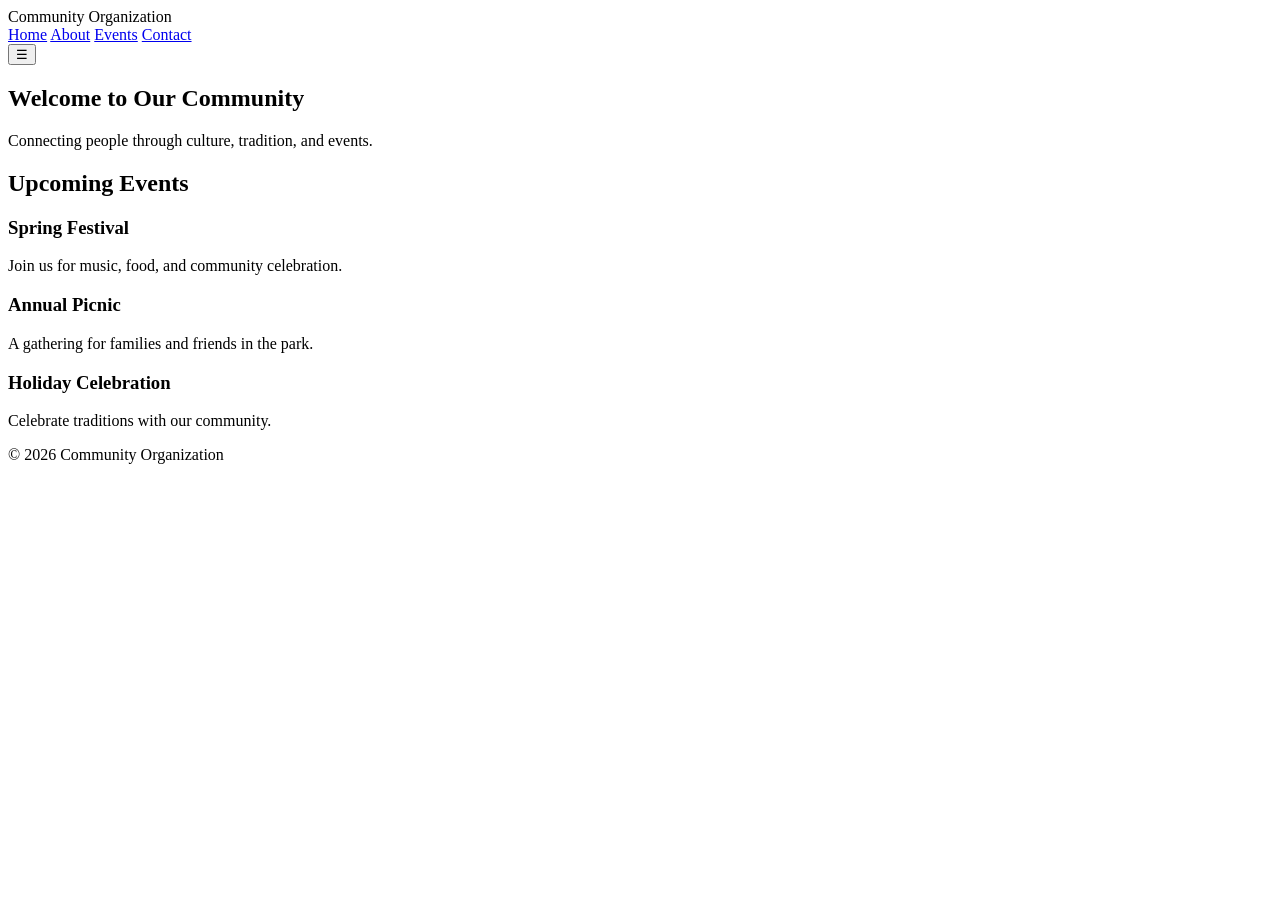
==== index.html @ 56814e64 "Create index.html" ====
<!DOCTYPE html>
<html>
<head>

<meta charset="UTF-8">
<meta name="viewport" content="width=device-width, initial-scale=1.0">

<title>Community Organization</title>

<link rel="stylesheet" href="css/style.css">

</head>

<body>

<header>

<div class="container">

<div class="logo">
Community Organization
</div>

<nav id="navMenu">

<a href="index.html">Home</a>
<a href="about.html">About</a>
<a href="events.html">Events</a>
<a href="contact.html">Contact</a>

</nav>

<button id="menuButton">☰</button>

</div>

</header>

<section class="hero">

<div class="container">

<h1>Welcome to Our Community</h1>

<p>
Connecting people through culture, tradition, and events.
</p>

</div>

</section>

<section class="content">

<div class="container">

<h2>Upcoming Events</h2>

<div class="card-grid">

<div class="card">
<h3>Spring Festival</h3>
<p>Join us for music, food, and community celebration.</p>
</div>

<div class="card">
<h3>Annual Picnic</h3>
<p>A gathering for families and friends in the park.</p>
</div>

<div class="card">
<h3>Holiday Celebration</h3>
<p>Celebrate traditions with our community.</p>
</div>

</div>

</div>

</section>

<footer>

<div class="container">

<p>© 2026 Community Organization</p>

</div>

</footer>

<script src="js/script.js"></script>

</body>
</html>
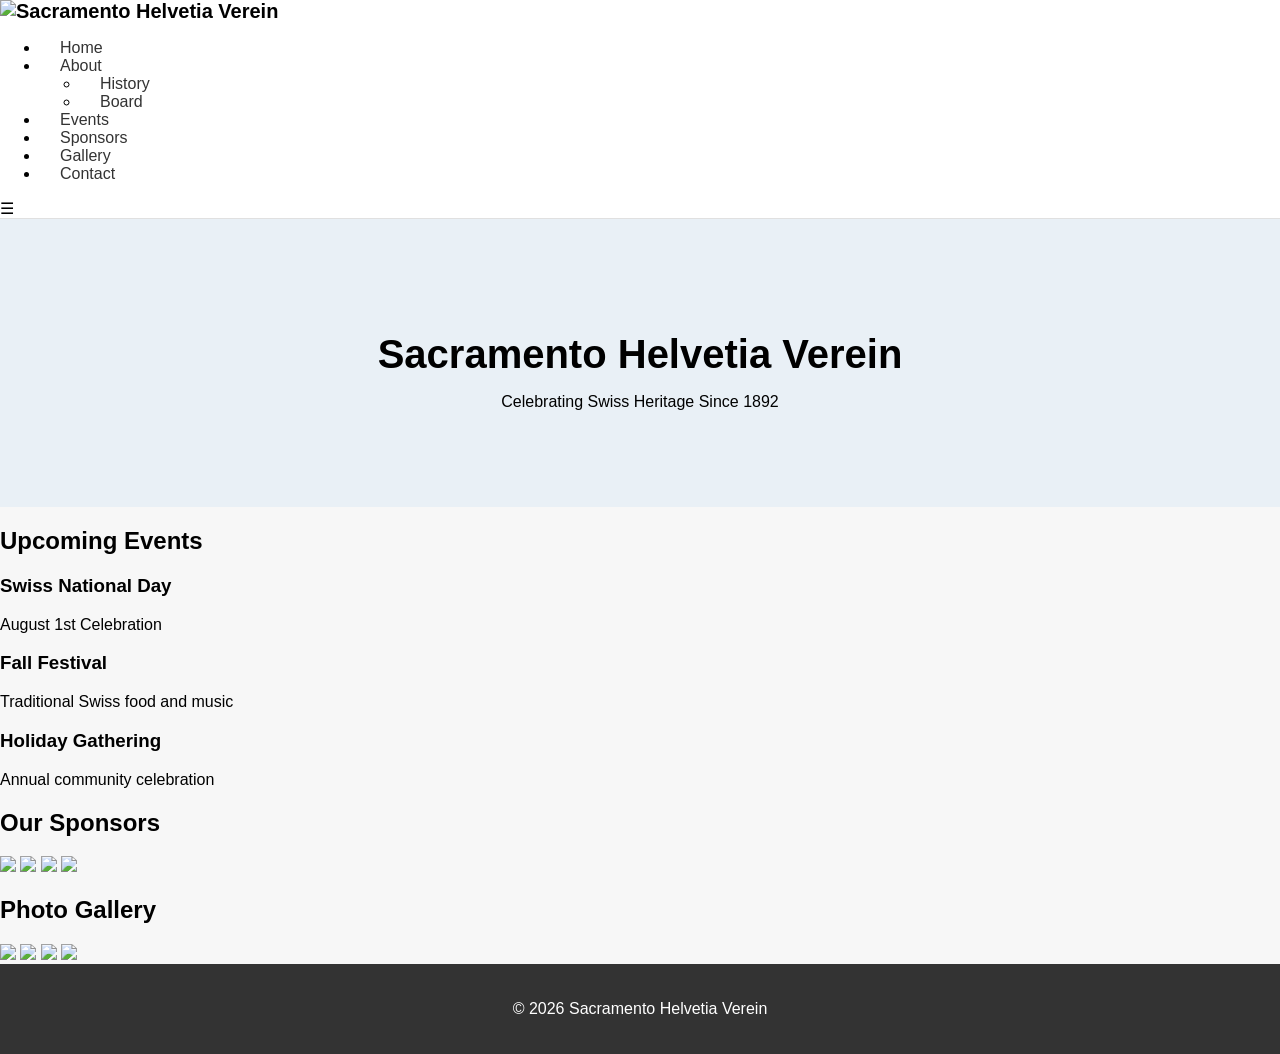
==== commit 77368bee: "Update index.html" ====
--- a/index.html
+++ b/index.html
@@ -1,13 +1,14 @@
 <!DOCTYPE html>
-<html>
+<html lang="en">
+
 <head>
 
 <meta charset="UTF-8">
 <meta name="viewport" content="width=device-width, initial-scale=1.0">
 
-<title>Community Organization</title>
+<title>Sacramento Helvetia Verein</title>
 
-<link rel="stylesheet" href="css/style.css">
+<link rel="stylesheet" href="style.css">
 
 </head>
 
@@ -15,63 +16,92 @@
 
 <header>
 
-<div class="container">
+<div class="nav-container">
 
 <div class="logo">
-Community Organization
+
+<img src="logo.png" alt="Sacramento Helvetia Verein">
+
 </div>
 
-<nav id="navMenu">
+<nav id="nav">
 
-<a href="index.html">Home</a>
-<a href="about.html">About</a>
-<a href="events.html">Events</a>
-<a href="contact.html">Contact</a>
+<ul>
+
+<li><a href="#">Home</a></li>
+
+<li class="dropdown">
+
+<a href="#">About</a>
+
+<ul class="dropdown-menu">
+<li><a href="#">History</a></li>
+<li><a href="#">Board</a></li>
+</ul>
+
+</li>
+
+<li><a href="#">Events</a></li>
+
+<li><a href="#">Sponsors</a></li>
+
+<li><a href="#">Gallery</a></li>
+
+<li><a href="#">Contact</a></li>
+
+</ul>
 
 </nav>
 
-<button id="menuButton">☰</button>
+<div class="mobile-toggle" id="mobileToggle">
+☰
+</div>
 
 </div>
 
 </header>
 
+
 <section class="hero">
 
-<div class="container">
+<div class="hero-overlay">
 
-<h1>Welcome to Our Community</h1>
+<h1>Sacramento Helvetia Verein</h1>
 
-<p>
-Connecting people through culture, tradition, and events.
-</p>
+<p>Celebrating Swiss Heritage Since 1892</p>
 
 </div>
 
 </section>
 
-<section class="content">
 
-<div class="container">
+<section class="events">
 
 <h2>Upcoming Events</h2>
 
-<div class="card-grid">
+<div class="event-grid">
 
-<div class="card">
-<h3>Spring Festival</h3>
-<p>Join us for music, food, and community celebration.</p>
+<div class="event-card">
+
+<h3>Swiss National Day</h3>
+
+<p>August 1st Celebration</p>
+
 </div>
 
-<div class="card">
-<h3>Annual Picnic</h3>
-<p>A gathering for families and friends in the park.</p>
+<div class="event-card">
+
+<h3>Fall Festival</h3>
+
+<p>Traditional Swiss food and music</p>
+
 </div>
 
-<div class="card">
-<h3>Holiday Celebration</h3>
-<p>Celebrate traditions with our community.</p>
-</div>
+<div class="event-card">
+
+<h3>Holiday Gathering</h3>
+
+<p>Annual community celebration</p>
 
 </div>
 
@@ -79,17 +109,47 @@
 
 </section>
 
-<footer>
 
-<div class="container">
+<section class="sponsors">
 
-<p>© 2026 Community Organization</p>
+<h2>Our Sponsors</h2>
+
+<div class="sponsor-grid">
+
+<img src="sponsor1.png">
+<img src="sponsor2.png">
+<img src="sponsor3.png">
+<img src="sponsor4.png">
 
 </div>
 
+</section>
+
+
+<section class="gallery">
+
+<h2>Photo Gallery</h2>
+
+<div class="gallery-grid">
+
+<img src="gallery1.jpg">
+<img src="gallery2.jpg">
+<img src="gallery3.jpg">
+<img src="gallery4.jpg">
+
+</div>
+
+</section>
+
+
+<footer>
+
+<p>© 2026 Sacramento Helvetia Verein</p>
+
 </footer>
 
-<script src="js/script.js"></script>
+<script src="script.js"></script>
 
 </body>
+
 </html>
--- a/style.css
+++ b/style.css
@@ -0,0 +1,125 @@
+body {
+
+font-family: Arial, sans-serif;
+margin: 0;
+background: #f7f7f7;
+
+}
+
+.container {
+
+width: 90%;
+max-width: 1100px;
+margin: auto;
+
+}
+
+header {
+
+background: white;
+border-bottom: 1px solid #e0e0e0;
+
+}
+
+header .container {
+
+display: flex;
+justify-content: space-between;
+align-items: center;
+padding: 16px 0;
+
+}
+
+.logo {
+
+font-size: 20px;
+font-weight: bold;
+
+}
+
+nav a {
+
+margin-left: 20px;
+text-decoration: none;
+color: #333;
+
+}
+
+.hero {
+
+background: #e9f0f6;
+padding: 80px 0;
+text-align: center;
+
+}
+
+.hero h1 {
+
+font-size: 40px;
+margin-bottom: 10px;
+
+}
+
+.content {
+
+padding: 60px 0;
+
+}
+
+.card-grid {
+
+display: grid;
+grid-template-columns: repeat(auto-fit, minmax(250px, 1fr));
+gap: 20px;
+
+}
+
+.card {
+
+background: white;
+padding: 20px;
+border-radius: 6px;
+box-shadow: 0 2px 6px rgba(0,0,0,0.1);
+
+}
+
+footer {
+
+background: #333;
+color: white;
+text-align: center;
+padding: 20px 0;
+
+}
+
+#menuButton {
+
+display: none;
+background: none;
+border: none;
+font-size: 24px;
+
+}
+
+@media (max-width: 768px) {
+
+nav {
+
+display: none;
+flex-direction: column;
+
+}
+
+nav.active {
+
+display: flex;
+
+}
+
+#menuButton {
+
+display: block;
+
+}
+
+}
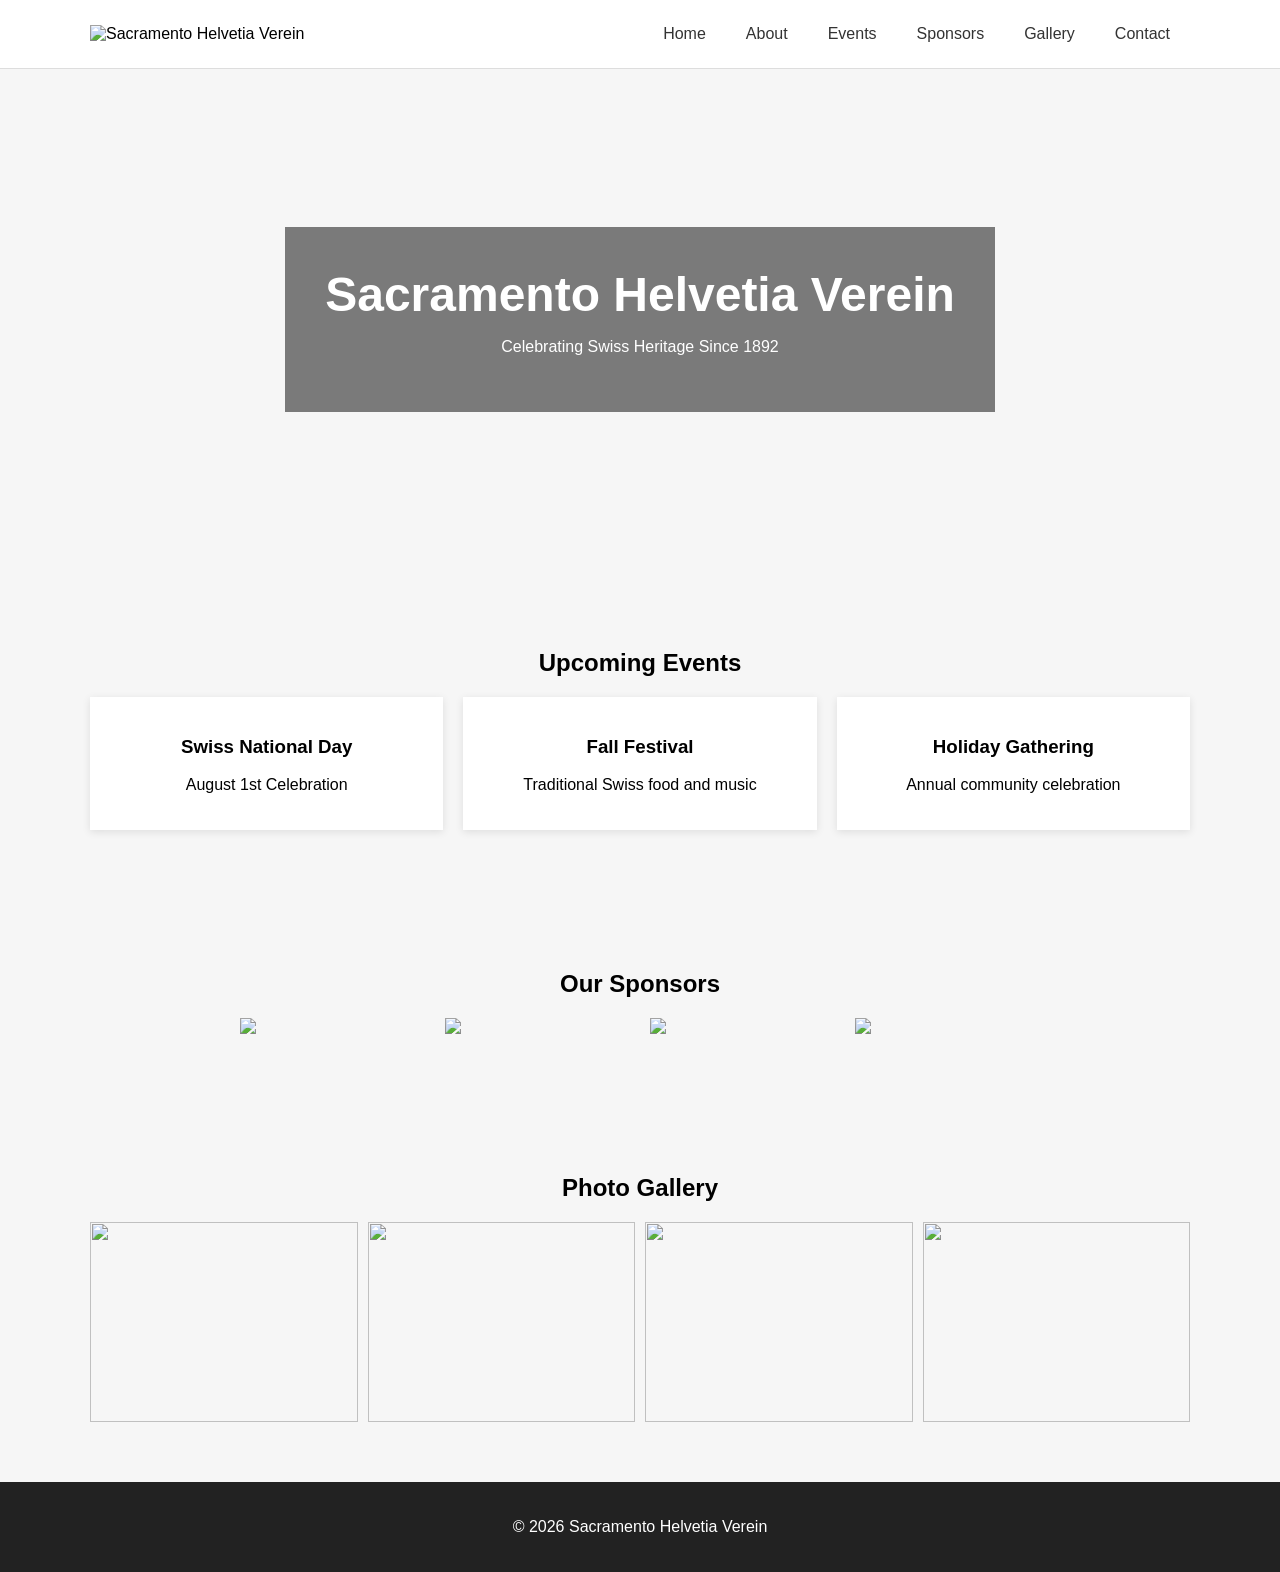
==== commit 3e56fc4c: "Update index.html" ====
--- a/index.html
+++ b/index.html
@@ -25,32 +25,22 @@
 </div>
 
 <nav id="nav">
+  <ul>
+    <li><a href="index.html">Home</a></li>
 
-<ul>
+    <li class="dropdown">
+      <a href="about.html">About</a>
+      <ul class="dropdown-menu">
+        <li><a href="about.html#history">History</a></li>
+        <li><a href="about.html#board">Board</a></li>
+      </ul>
+    </li>
 
-<li><a href="#">Home</a></li>
-
-<li class="dropdown">
-
-<a href="#">About</a>
-
-<ul class="dropdown-menu">
-<li><a href="#">History</a></li>
-<li><a href="#">Board</a></li>
-</ul>
-
-</li>
-
-<li><a href="#">Events</a></li>
-
-<li><a href="#">Sponsors</a></li>
-
-<li><a href="#">Gallery</a></li>
-
-<li><a href="#">Contact</a></li>
-
-</ul>
-
+    <li><a href="events.html">Events</a></li>
+    <li><a href="sponsors.html">Sponsors</a></li>
+    <li><a href="gallery.html">Gallery</a></li>
+    <li><a href="contact.html">Contact</a></li>
+  </ul>
 </nav>
 
 <div class="mobile-toggle" id="mobileToggle">
--- a/style.css
+++ b/style.css
@@ -1,125 +1,248 @@
 body {
 
-font-family: Arial, sans-serif;
-margin: 0;
-background: #f7f7f7;
-
-}
-
-.container {
-
-width: 90%;
-max-width: 1100px;
-margin: auto;
-
-}
-
-header {
-
-background: white;
-border-bottom: 1px solid #e0e0e0;
-
-}
-
-header .container {
-
-display: flex;
-justify-content: space-between;
-align-items: center;
-padding: 16px 0;
-
-}
-
-.logo {
-
-font-size: 20px;
-font-weight: bold;
-
-}
-
-nav a {
-
-margin-left: 20px;
-text-decoration: none;
-color: #333;
-
-}
-
-.hero {
-
-background: #e9f0f6;
-padding: 80px 0;
-text-align: center;
-
-}
-
-.hero h1 {
-
-font-size: 40px;
-margin-bottom: 10px;
-
-}
-
-.content {
-
-padding: 60px 0;
-
-}
-
-.card-grid {
-
-display: grid;
-grid-template-columns: repeat(auto-fit, minmax(250px, 1fr));
-gap: 20px;
-
-}
-
-.card {
-
-background: white;
-padding: 20px;
-border-radius: 6px;
-box-shadow: 0 2px 6px rgba(0,0,0,0.1);
-
-}
-
-footer {
-
-background: #333;
-color: white;
-text-align: center;
-padding: 20px 0;
-
-}
-
-#menuButton {
-
-display: none;
-background: none;
-border: none;
-font-size: 24px;
-
-}
-
-@media (max-width: 768px) {
-
-nav {
-
-display: none;
-flex-direction: column;
-
-}
-
-nav.active {
-
-display: flex;
-
-}
-
-#menuButton {
-
-display: block;
-
-}
-
-}
+margin:0;
+font-family:Arial, Helvetica, sans-serif;
+background:#f6f6f6;
+
+}
+
+
+header{
+
+background:white;
+border-bottom:1px solid #ddd;
+
+}
+
+
+.nav-container{
+
+display:flex;
+justify-content:space-between;
+align-items:center;
+max-width:1100px;
+margin:auto;
+padding:10px;
+
+}
+
+
+.logo img{
+
+height:50px;
+
+}
+
+
+nav ul{
+
+list-style:none;
+display:flex;
+margin:0;
+padding:0;
+
+}
+
+
+nav li{
+
+position:relative;
+
+}
+
+
+nav a{
+
+padding:15px 20px;
+text-decoration:none;
+color:#333;
+display:block;
+
+}
+
+
+nav a:hover{
+
+background:#eee;
+
+}
+
+
+.dropdown-menu{
+
+display:none;
+position:absolute;
+background:white;
+top:100%;
+left:0;
+box-shadow:0 4px 10px rgba(0,0,0,0.1);
+
+}
+
+
+.dropdown-menu li{
+
+width:150px;
+
+}
+
+
+.dropdown:hover .dropdown-menu{
+
+display:block;
+
+}
+
+
+.mobile-toggle{
+
+display:none;
+font-size:28px;
+cursor:pointer;
+
+}
+
+
+.hero{
+
+height:500px;
+background:url("hero.jpg") center/cover no-repeat;
+display:flex;
+align-items:center;
+justify-content:center;
+
+}
+
+
+.hero-overlay{
+
+background:rgba(0,0,0,0.5);
+color:white;
+padding:40px;
+text-align:center;
+
+}
+
+
+.hero h1{
+
+font-size:48px;
+margin:0;
+
+}
+
+
+.events{
+
+padding:60px 20px;
+text-align:center;
+
+}
+
+
+.event-grid{
+
+display:grid;
+grid-template-columns:repeat(auto-fit,minmax(250px,1fr));
+gap:20px;
+max-width:1100px;
+margin:auto;
+
+}
+
+
+.event-card{
+
+background:white;
+padding:20px;
+box-shadow:0 2px 8px rgba(0,0,0,0.1);
+
+}
+
+
+.sponsors{
+
+padding:60px 20px;
+text-align:center;
+
+}
+
+
+.sponsor-grid{
+
+display:grid;
+grid-template-columns:repeat(auto-fit,minmax(150px,1fr));
+gap:20px;
+max-width:800px;
+margin:auto;
+
+}
+
+
+.sponsor-grid img{
+
+width:100%;
+
+}
+
+
+.gallery{
+
+padding:60px 20px;
+text-align:center;
+
+}
+
+
+.gallery-grid{
+
+display:grid;
+grid-template-columns:repeat(auto-fit,minmax(200px,1fr));
+gap:10px;
+max-width:1100px;
+margin:auto;
+
+}
+
+
+.gallery-grid img{
+
+width:100%;
+height:200px;
+object-fit:cover;
+
+}
+
+
+footer{
+
+background:#222;
+color:white;
+text-align:center;
+padding:20px;
+
+}
+
+
+@media(max-width:768px){
+
+nav ul{
+
+flex-direction:column;
+display:none;
+
+}
+
+nav ul.active{
+
+display:block;
+
+}
+
+.mobile-toggle{
+
+display:block;
+
+}
+
+}
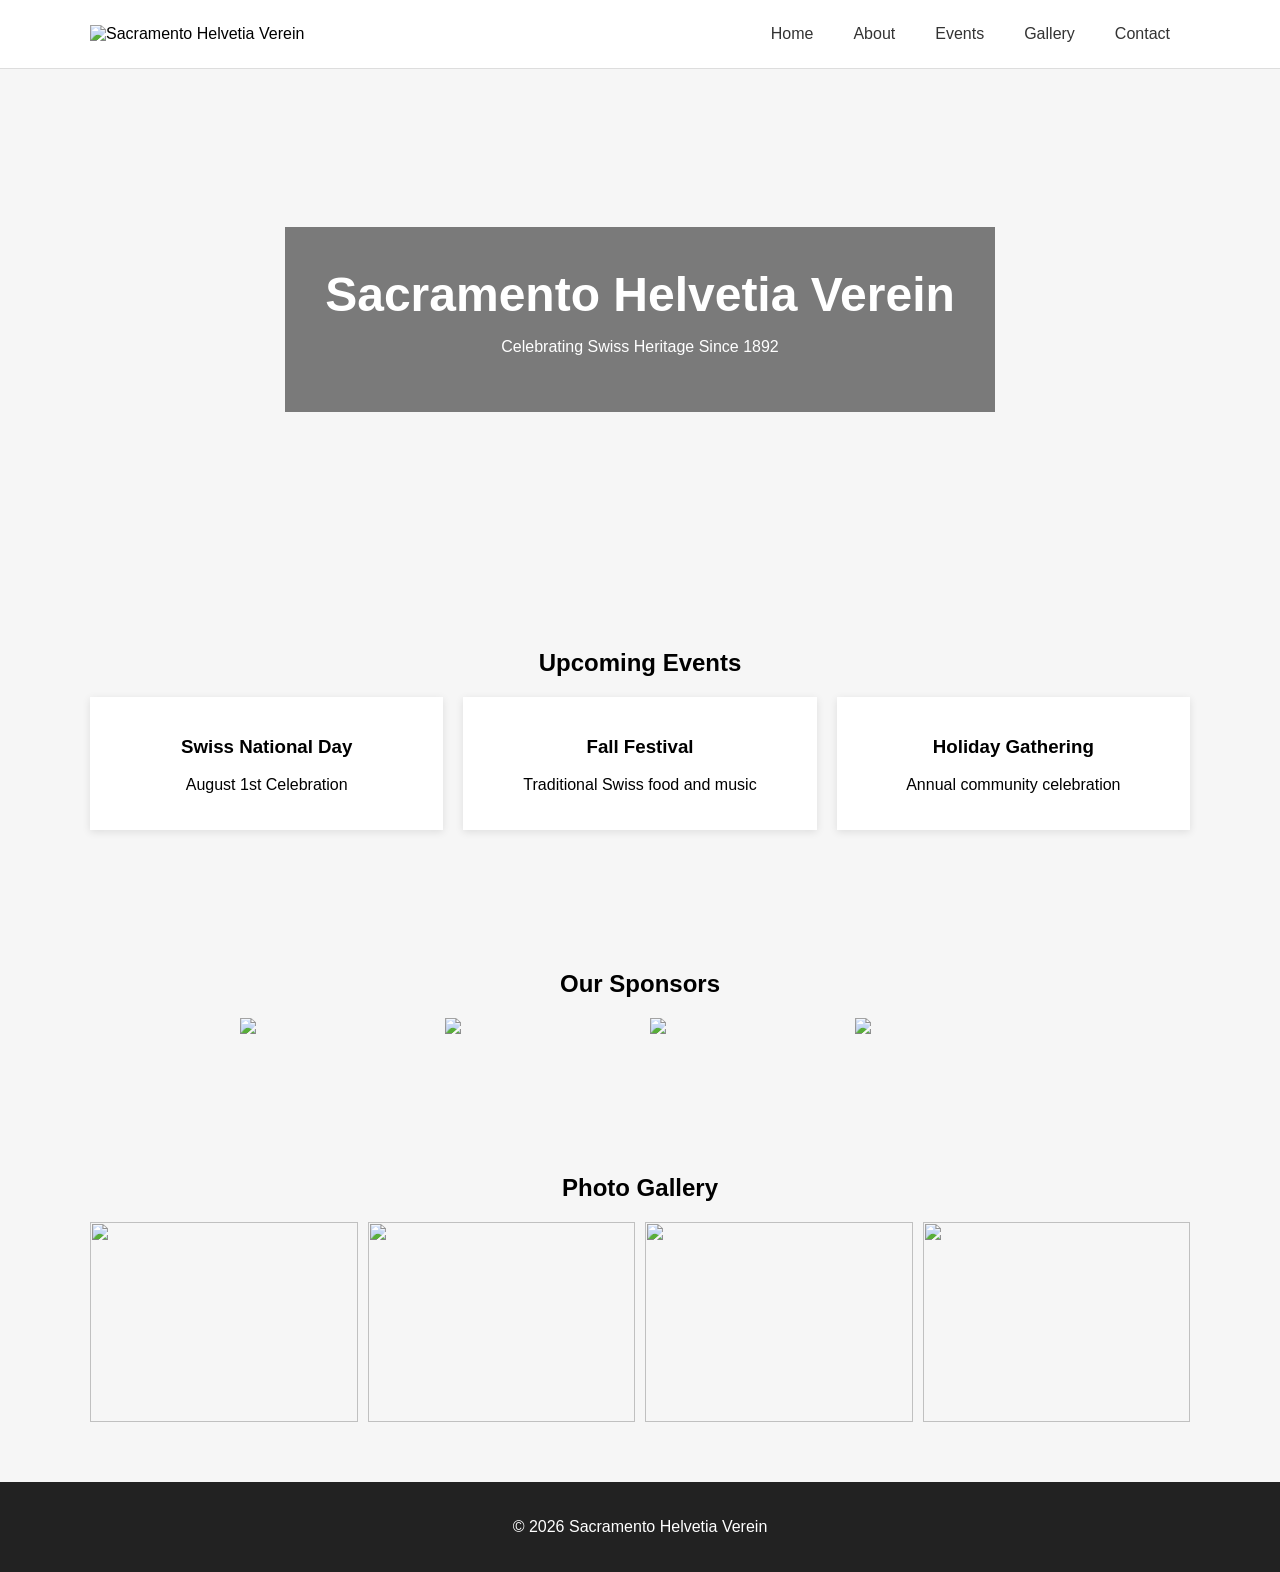
==== commit 1db209df: "Update index.html" ====
--- a/index.html
+++ b/index.html
@@ -37,7 +37,6 @@
     </li>
 
     <li><a href="events.html">Events</a></li>
-    <li><a href="sponsors.html">Sponsors</a></li>
     <li><a href="gallery.html">Gallery</a></li>
     <li><a href="contact.html">Contact</a></li>
   </ul>
--- a/style.css
+++ b/style.css
@@ -246,3 +246,158 @@
 }
 
 }
+
+.page-hero {
+  height: 320px;
+  background: url("hero.jpg") center/cover no-repeat;
+  display: flex;
+  align-items: center;
+  justify-content: center;
+}
+
+.page-hero-overlay {
+  background: rgba(0, 0, 0, 0.5);
+  color: white;
+  padding: 30px 40px;
+  text-align: center;
+}
+
+.page-section {
+  padding: 60px 20px;
+}
+
+.alt-section {
+  background: #ffffff;
+}
+
+.content-container {
+  max-width: 1100px;
+  margin: 0 auto;
+}
+
+.info-grid {
+  display: grid;
+  grid-template-columns: repeat(auto-fit, minmax(220px, 1fr));
+  gap: 20px;
+  margin-top: 30px;
+}
+
+.info-card {
+  background: white;
+  padding: 24px;
+  box-shadow: 0 2px 8px rgba(0, 0, 0, 0.08);
+}
+
+.stacked-events {
+  display: grid;
+  gap: 20px;
+  margin-top: 30px;
+}
+
+.event-detail-card {
+  background: white;
+  padding: 24px;
+  box-shadow: 0 2px 8px rgba(0, 0, 0, 0.08);
+}
+
+.contact-layout {
+  display: grid;
+  grid-template-columns: 1fr 1.2fr;
+  gap: 30px;
+  align-items: start;
+}
+
+.contact-form {
+  display: grid;
+  gap: 15px;
+}
+
+.contact-form input,
+.contact-form textarea {
+  width: 100%;
+  padding: 14px;
+  border: 1px solid #ccc;
+  font: inherit;
+  box-sizing: border-box;
+}
+
+.contact-form button {
+  background: #c8102e;
+  color: white;
+  border: none;
+  padding: 14px 20px;
+  cursor: pointer;
+  font: inherit;
+}
+
+.contact-form button:hover {
+  background: #a50d25;
+}
+
+@media (max-width: 768px) {
+  .contact-layout {
+    grid-template-columns: 1fr;
+  }
+}
+
+.board-card {
+  text-align: center;
+}
+
+.board-card img {
+  width: 100%;
+  max-width: 260px;
+  height: 260px;
+  object-fit: cover;
+  display: block;
+  margin: 0 auto 16px;
+}
+
+.about-content {
+  max-width: 760px;
+}
+
+.about-content h2,
+.about-content h3 {
+  margin-bottom: 16px;
+}
+
+.about-content h3 {
+  margin-top: 32px;
+}
+
+.about-content p {
+  line-height: 1.7;
+  margin-bottom: 20px;
+}
+
+.mission-statement {
+  max-width: 900px;
+  margin: 0 auto 50px;
+  text-align: center;
+}
+
+.mission-statement h2 {
+  font-weight: 500;
+  line-height: 1.3;
+}
+
+.bylaws-grid {
+  display: grid;
+  grid-template-columns: repeat(3, 1fr);
+  gap: 24px;
+}
+
+.bylaws-grid .info-card {
+  min-height: 100%;
+}
+
+.bylaws-grid .info-card p {
+  line-height: 1.7;
+}
+
+@media (max-width: 900px) {
+  .bylaws-grid {
+    grid-template-columns: 1fr;
+  }
+}
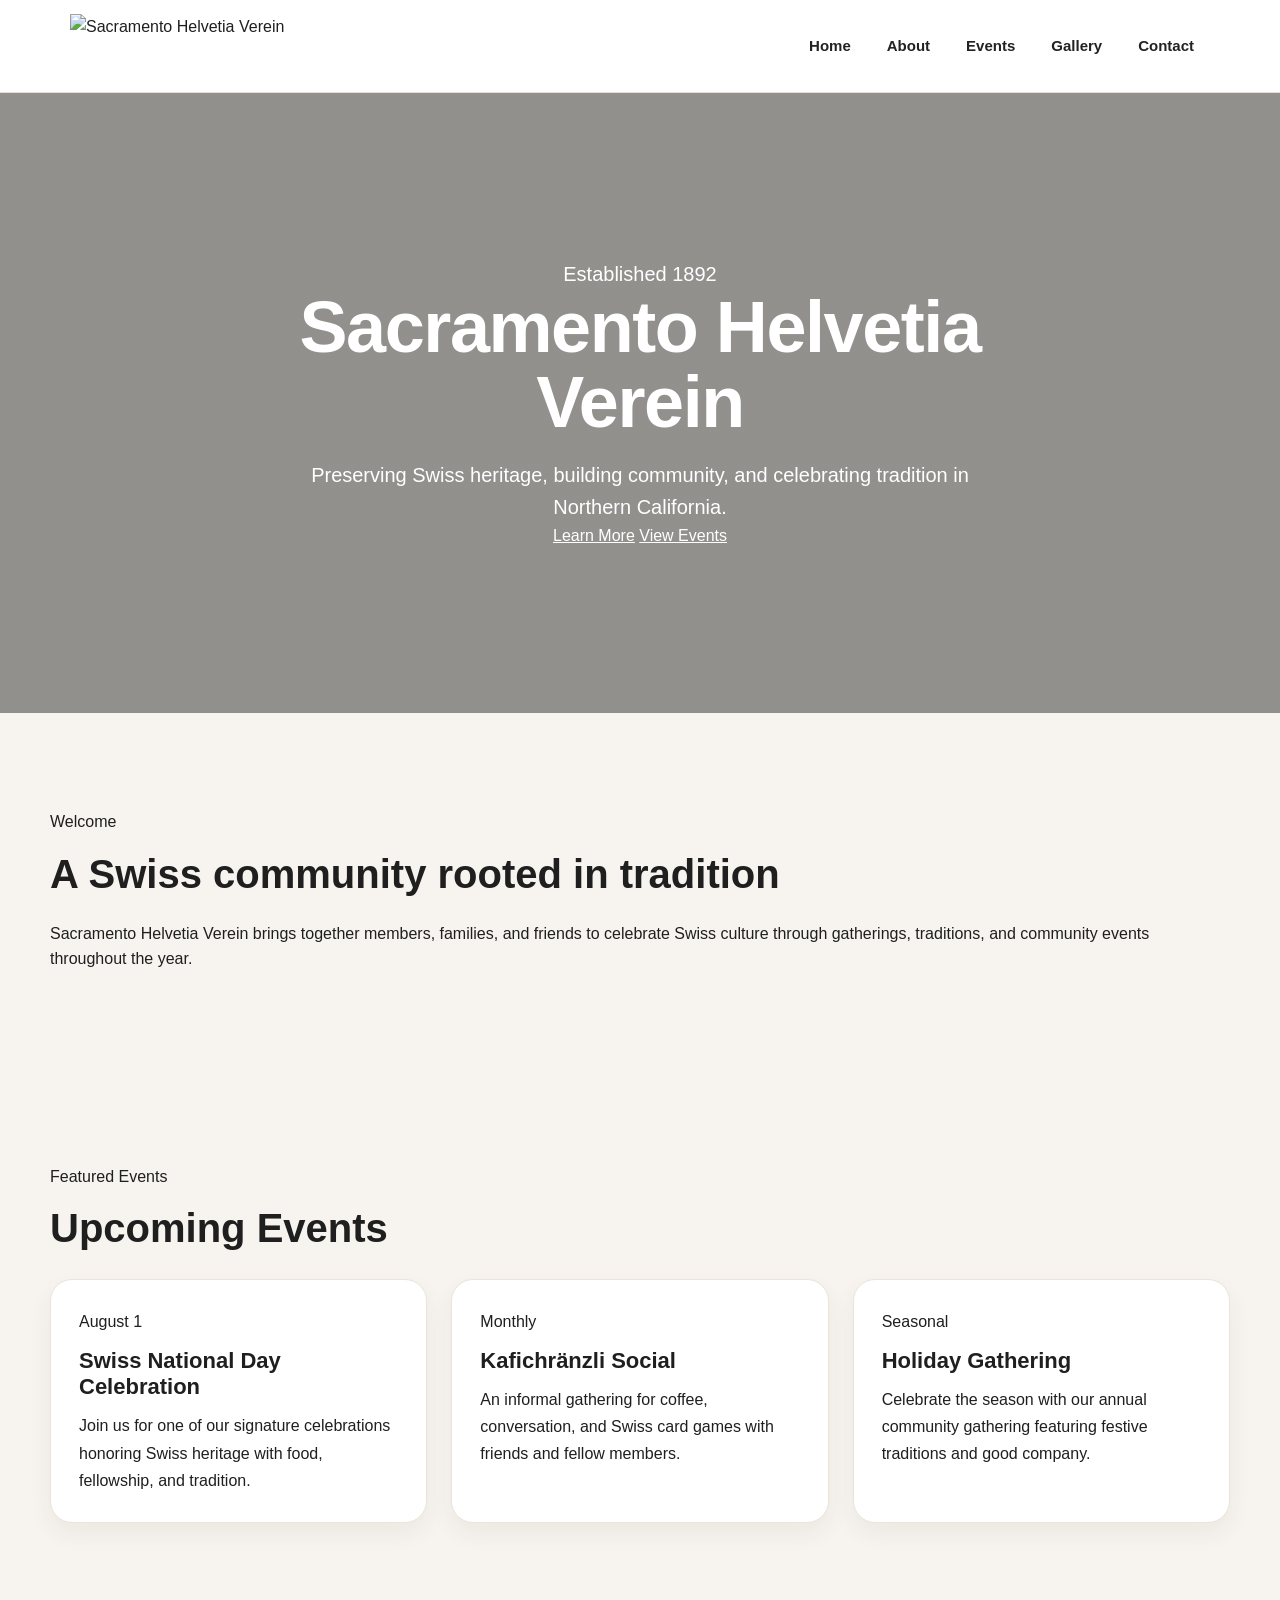
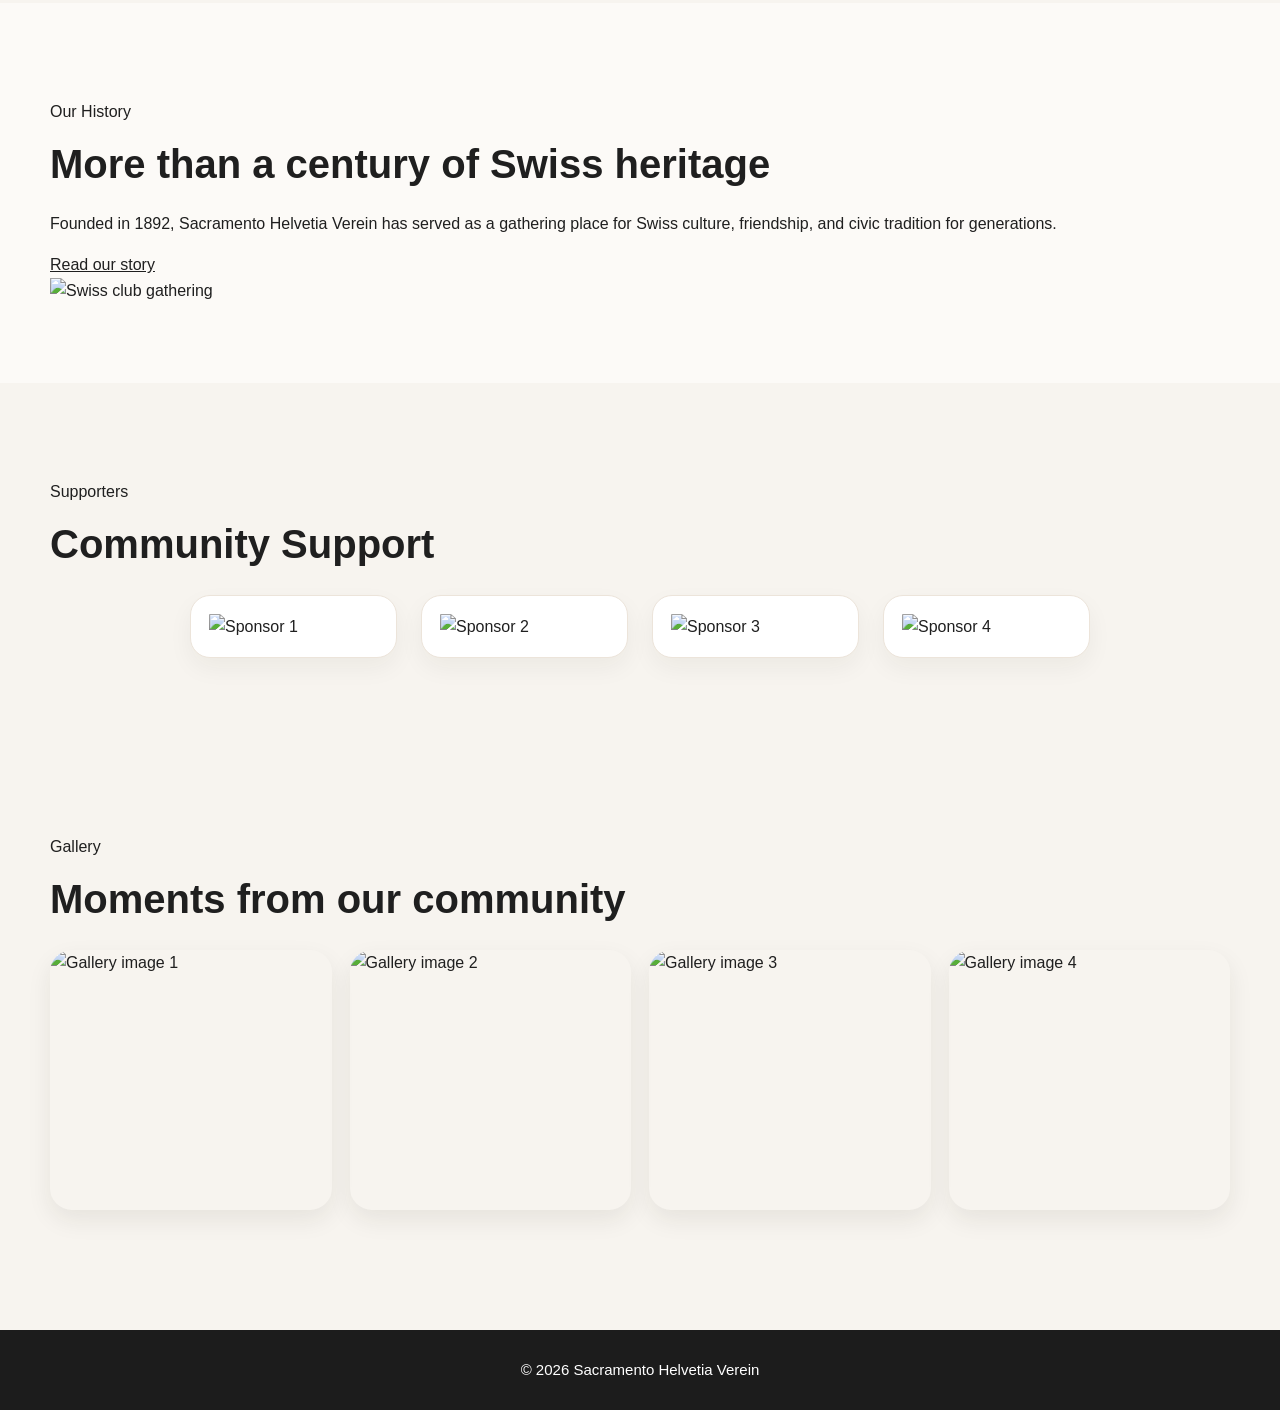
==== commit 7a431bb0: "Update index.html" ====
--- a/index.html
+++ b/index.html
@@ -1,144 +1,157 @@
 <!DOCTYPE html>
 <html lang="en">
-
 <head>
-
-<meta charset="UTF-8">
-<meta name="viewport" content="width=device-width, initial-scale=1.0">
-
-<title>Sacramento Helvetia Verein</title>
-
-<link rel="stylesheet" href="style.css">
-
+  <meta charset="UTF-8">
+  <meta name="viewport" content="width=device-width, initial-scale=1.0">
+  <title>Sacramento Helvetia Verein</title>
+  <link rel="stylesheet" href="style.css">
 </head>
-
 <body>
 
-<header>
+  <header>
+    <div class="nav-container">
+      <div class="logo">
+        <img src="logo.png" alt="Sacramento Helvetia Verein">
+      </div>
 
-<div class="nav-container">
+      <nav id="nav">
+        <ul>
+          <li><a href="index.html">Home</a></li>
 
-<div class="logo">
+          <li class="dropdown">
+            <a href="about.html">About</a>
+            <ul class="dropdown-menu">
+              <li><a href="about.html#history">History</a></li>
+              <li><a href="about.html#board">Board</a></li>
+            </ul>
+          </li>
 
-<img src="logo.png" alt="Sacramento Helvetia Verein">
+          <li><a href="events.html">Events</a></li>
+          <li><a href="gallery.html">Gallery</a></li>
+          <li><a href="contact.html">Contact</a></li>
+        </ul>
+      </nav>
 
-</div>
+      <div class="mobile-toggle" id="mobileToggle">☰</div>
+    </div>
+  </header>
 
-<nav id="nav">
-  <ul>
-    <li><a href="index.html">Home</a></li>
+  <section class="hero">
+    <div class="hero-overlay">
+      <p class="hero-kicker">Established 1892</p>
+      <h1>Sacramento Helvetia Verein</h1>
+      <p>
+        Preserving Swiss heritage, building community, and celebrating tradition in Northern California.
+      </p>
 
-    <li class="dropdown">
-      <a href="about.html">About</a>
-      <ul class="dropdown-menu">
-        <li><a href="about.html#history">History</a></li>
-        <li><a href="about.html#board">Board</a></li>
-      </ul>
-    </li>
+      <div class="hero-actions">
+        <a href="about.html" class="button-primary">Learn More</a>
+        <a href="events.html" class="button-secondary">View Events</a>
+      </div>
+    </div>
+  </section>
 
-    <li><a href="events.html">Events</a></li>
-    <li><a href="gallery.html">Gallery</a></li>
-    <li><a href="contact.html">Contact</a></li>
-  </ul>
-</nav>
+  <section class="page-section">
+    <div class="content-container intro-section">
+      <div class="intro-text">
+        <p class="section-label">Welcome</p>
+        <h2>A Swiss community rooted in tradition</h2>
+        <p>
+          Sacramento Helvetia Verein brings together members, families, and friends to celebrate
+          Swiss culture through gatherings, traditions, and community events throughout the year.
+        </p>
+      </div>
+    </div>
+  </section>
 
-<div class="mobile-toggle" id="mobileToggle">
-☰
-</div>
+  <section class="events">
+    <div class="content-container">
+      <p class="section-label">Featured Events</p>
+      <h2>Upcoming Events</h2>
 
-</div>
+      <div class="event-grid">
+        <div class="event-card">
+          <p class="event-meta">August 1</p>
+          <h3>Swiss National Day Celebration</h3>
+          <p>
+            Join us for one of our signature celebrations honoring Swiss heritage with food,
+            fellowship, and tradition.
+          </p>
+        </div>
 
-</header>
+        <div class="event-card">
+          <p class="event-meta">Monthly</p>
+          <h3>Kafichränzli Social</h3>
+          <p>
+            An informal gathering for coffee, conversation, and Swiss card games with friends
+            and fellow members.
+          </p>
+        </div>
 
+        <div class="event-card">
+          <p class="event-meta">Seasonal</p>
+          <h3>Holiday Gathering</h3>
+          <p>
+            Celebrate the season with our annual community gathering featuring festive traditions
+            and good company.
+          </p>
+        </div>
+      </div>
+    </div>
+  </section>
 
-<section class="hero">
+  <section class="page-section alt-section">
+    <div class="content-container">
+      <div class="split-feature">
+        <div class="split-feature-text">
+          <p class="section-label">Our History</p>
+          <h2>More than a century of Swiss heritage</h2>
+          <p>
+            Founded in 1892, Sacramento Helvetia Verein has served as a gathering place for
+            Swiss culture, friendship, and civic tradition for generations.
+          </p>
+          <a href="about.html" class="text-link">Read our story</a>
+        </div>
 
-<div class="hero-overlay">
+        <div class="split-feature-image">
+          <img src="gallery1.jpg" alt="Swiss club gathering">
+        </div>
+      </div>
+    </div>
+  </section>
 
-<h1>Sacramento Helvetia Verein</h1>
+  <section class="sponsors">
+    <div class="content-container">
+      <p class="section-label">Supporters</p>
+      <h2>Community Support</h2>
 
-<p>Celebrating Swiss Heritage Since 1892</p>
+      <div class="sponsor-grid">
+        <img src="sponsor1.png" alt="Sponsor 1">
+        <img src="sponsor2.png" alt="Sponsor 2">
+        <img src="sponsor3.png" alt="Sponsor 3">
+        <img src="sponsor4.png" alt="Sponsor 4">
+      </div>
+    </div>
+  </section>
 
-</div>
+  <section class="gallery">
+    <div class="content-container">
+      <p class="section-label">Gallery</p>
+      <h2>Moments from our community</h2>
 
-</section>
+      <div class="gallery-grid">
+        <img src="gallery1.jpg" alt="Gallery image 1">
+        <img src="gallery2.jpg" alt="Gallery image 2">
+        <img src="gallery3.jpg" alt="Gallery image 3">
+        <img src="gallery4.jpg" alt="Gallery image 4">
+      </div>
+    </div>
+  </section>
 
+  <footer>
+    <p>© 2026 Sacramento Helvetia Verein</p>
+  </footer>
 
-<section class="events">
-
-<h2>Upcoming Events</h2>
-
-<div class="event-grid">
-
-<div class="event-card">
-
-<h3>Swiss National Day</h3>
-
-<p>August 1st Celebration</p>
-
-</div>
-
-<div class="event-card">
-
-<h3>Fall Festival</h3>
-
-<p>Traditional Swiss food and music</p>
-
-</div>
-
-<div class="event-card">
-
-<h3>Holiday Gathering</h3>
-
-<p>Annual community celebration</p>
-
-</div>
-
-</div>
-
-</section>
-
-
-<section class="sponsors">
-
-<h2>Our Sponsors</h2>
-
-<div class="sponsor-grid">
-
-<img src="sponsor1.png">
-<img src="sponsor2.png">
-<img src="sponsor3.png">
-<img src="sponsor4.png">
-
-</div>
-
-</section>
-
-
-<section class="gallery">
-
-<h2>Photo Gallery</h2>
-
-<div class="gallery-grid">
-
-<img src="gallery1.jpg">
-<img src="gallery2.jpg">
-<img src="gallery3.jpg">
-<img src="gallery4.jpg">
-
-</div>
-
-</section>
-
-
-<footer>
-
-<p>© 2026 Sacramento Helvetia Verein</p>
-
-</footer>
-
-<script src="script.js"></script>
-
+  <script src="script.js"></script>
 </body>
-
 </html>
--- a/style.css
+++ b/style.css
@@ -1,343 +1,354 @@
+* {
+  box-sizing: border-box;
+}
+
+html {
+  scroll-behavior: smooth;
+}
+
 body {
-
-margin:0;
-font-family:Arial, Helvetica, sans-serif;
-background:#f6f6f6;
-
-}
-
-
-header{
-
-background:white;
-border-bottom:1px solid #ddd;
-
-}
-
-
-.nav-container{
-
-display:flex;
-justify-content:space-between;
-align-items:center;
-max-width:1100px;
-margin:auto;
-padding:10px;
-
-}
-
-
-.logo img{
-
-height:50px;
-
-}
-
-
-nav ul{
-
-list-style:none;
-display:flex;
-margin:0;
-padding:0;
-
-}
-
-
-nav li{
-
-position:relative;
-
-}
-
-
-nav a{
-
-padding:15px 20px;
-text-decoration:none;
-color:#333;
-display:block;
-
-}
-
-
-nav a:hover{
-
-background:#eee;
-
-}
-
-
-.dropdown-menu{
-
-display:none;
-position:absolute;
-background:white;
-top:100%;
-left:0;
-box-shadow:0 4px 10px rgba(0,0,0,0.1);
-
-}
-
-
-.dropdown-menu li{
-
-width:150px;
-
-}
-
-
-.dropdown:hover .dropdown-menu{
-
-display:block;
-
-}
-
-
-.mobile-toggle{
-
-display:none;
-font-size:28px;
-cursor:pointer;
-
-}
-
-
-.hero{
-
-height:500px;
-background:url("hero.jpg") center/cover no-repeat;
-display:flex;
-align-items:center;
-justify-content:center;
-
-}
-
-
-.hero-overlay{
-
-background:rgba(0,0,0,0.5);
-color:white;
-padding:40px;
-text-align:center;
-
-}
-
-
-.hero h1{
-
-font-size:48px;
-margin:0;
-
-}
-
-
-.events{
-
-padding:60px 20px;
-text-align:center;
-
-}
-
-
-.event-grid{
-
-display:grid;
-grid-template-columns:repeat(auto-fit,minmax(250px,1fr));
-gap:20px;
-max-width:1100px;
-margin:auto;
-
-}
-
-
-.event-card{
-
-background:white;
-padding:20px;
-box-shadow:0 2px 8px rgba(0,0,0,0.1);
-
-}
-
-
-.sponsors{
-
-padding:60px 20px;
-text-align:center;
-
-}
-
-
-.sponsor-grid{
-
-display:grid;
-grid-template-columns:repeat(auto-fit,minmax(150px,1fr));
-gap:20px;
-max-width:800px;
-margin:auto;
-
-}
-
-
-.sponsor-grid img{
-
-width:100%;
-
-}
-
-
-.gallery{
-
-padding:60px 20px;
-text-align:center;
-
-}
-
-
-.gallery-grid{
-
-display:grid;
-grid-template-columns:repeat(auto-fit,minmax(200px,1fr));
-gap:10px;
-max-width:1100px;
-margin:auto;
-
-}
-
-
-.gallery-grid img{
-
-width:100%;
-height:200px;
-object-fit:cover;
-
-}
-
-
-footer{
-
-background:#222;
-color:white;
-text-align:center;
-padding:20px;
-
-}
-
-
-@media(max-width:768px){
-
-nav ul{
-
-flex-direction:column;
-display:none;
-
-}
-
-nav ul.active{
-
-display:block;
-
-}
-
-.mobile-toggle{
-
-display:block;
-
-}
-
-}
-
-.page-hero {
-  height: 320px;
-  background: url("hero.jpg") center/cover no-repeat;
+  margin: 0;
+  font-family: Arial, Helvetica, sans-serif;
+  background: #f7f4ef;
+  color: #1f1f1f;
+  line-height: 1.6;
+}
+
+img {
+  max-width: 100%;
+  display: block;
+}
+
+a {
+  color: inherit;
+}
+
+header {
+  position: sticky;
+  top: 0;
+  z-index: 1000;
+  background: rgba(255, 255, 255, 0.96);
+  backdrop-filter: blur(8px);
+  border-bottom: 1px solid #e7e0d7;
+}
+
+.nav-container {
+  display: flex;
+  justify-content: space-between;
+  align-items: center;
+  max-width: 1180px;
+  margin: 0 auto;
+  padding: 14px 20px;
+  gap: 20px;
+}
+
+.logo img {
+  height: 64px;
+  width: auto;
+  object-fit: contain;
+}
+
+nav ul {
+  list-style: none;
+  display: flex;
+  align-items: center;
+  gap: 4px;
+  margin: 0;
+  padding: 0;
+}
+
+nav li {
+  position: relative;
+}
+
+nav a {
+  padding: 14px 16px;
+  text-decoration: none;
+  color: #222;
+  display: block;
+  font-size: 15px;
+  font-weight: 600;
+  border-radius: 999px;
+  transition: background 0.2s ease, color 0.2s ease;
+}
+
+nav a:hover {
+  background: #f1ebe3;
+  color: #b11f2a;
+}
+
+.dropdown-menu {
+  display: none;
+  position: absolute;
+  top: calc(100% + 8px);
+  left: 0;
+  min-width: 190px;
+  background: #ffffff;
+  border: 1px solid #e7e0d7;
+  border-radius: 14px;
+  box-shadow: 0 14px 30px rgba(0, 0, 0, 0.08);
+  padding: 8px 0;
+}
+
+.dropdown-menu li {
+  width: 100%;
+}
+
+.dropdown-menu a {
+  border-radius: 0;
+  padding: 12px 16px;
+  font-size: 14px;
+  font-weight: 500;
+}
+
+.dropdown:hover .dropdown-menu {
+  display: block;
+}
+
+.mobile-toggle {
+  display: none;
+  font-size: 30px;
+  cursor: pointer;
+  color: #b11f2a;
+  line-height: 1;
+}
+
+.hero {
+  min-height: 620px;
+  background:
+    linear-gradient(rgba(23, 23, 23, 0.45), rgba(23, 23, 23, 0.45)),
+    url("hero.jpg") center/cover no-repeat;
   display: flex;
   align-items: center;
   justify-content: center;
+  padding: 60px 20px;
+}
+
+.hero-overlay {
+  max-width: 820px;
+  color: white;
+  padding: 40px 32px;
+  text-align: center;
+}
+
+.hero h1 {
+  font-size: clamp(42px, 7vw, 72px);
+  line-height: 1.05;
+  margin: 0 0 18px;
+  letter-spacing: -0.02em;
+}
+
+.hero p {
+  font-size: 20px;
+  line-height: 1.6;
+  margin: 0 auto;
+  max-width: 700px;
+}
+
+.page-hero {
+  min-height: 320px;
+  background:
+    linear-gradient(rgba(23, 23, 23, 0.45), rgba(23, 23, 23, 0.45)),
+    url("hero.jpg") center/cover no-repeat;
+  display: flex;
+  align-items: center;
+  justify-content: center;
+  padding: 40px 20px;
 }
 
 .page-hero-overlay {
-  background: rgba(0, 0, 0, 0.5);
   color: white;
-  padding: 30px 40px;
   text-align: center;
-}
-
-.page-section {
-  padding: 60px 20px;
+  max-width: 760px;
+  padding: 20px;
+}
+
+.page-hero-overlay h1 {
+  margin: 0 0 14px;
+  font-size: clamp(36px, 5vw, 54px);
+  line-height: 1.08;
+}
+
+.page-hero-overlay p {
+  margin: 0;
+  font-size: 18px;
+}
+
+.events,
+.gallery,
+.page-section,
+.sponsors {
+  padding: 80px 20px;
+}
+
+.content-container {
+  max-width: 1180px;
+  margin: 0 auto;
+}
+
+.events h2,
+.gallery h2,
+.sponsors h2,
+.page-section h2 {
+  font-size: clamp(28px, 4vw, 40px);
+  margin: 0 0 24px;
+  line-height: 1.15;
+  color: #1f1f1f;
 }
 
 .alt-section {
+  background: #fcfaf7;
+}
+
+.event-grid,
+.info-grid,
+.gallery-grid,
+.sponsor-grid,
+.bylaws-grid {
+  margin-top: 28px;
+}
+
+.event-grid {
+  display: grid;
+  grid-template-columns: repeat(auto-fit, minmax(260px, 1fr));
+  gap: 24px;
+  max-width: 1180px;
+  margin-left: auto;
+  margin-right: auto;
+}
+
+.event-card,
+.info-card,
+.event-detail-card {
   background: #ffffff;
-}
-
-.content-container {
-  max-width: 1100px;
-  margin: 0 auto;
-}
-
-.info-grid {
-  display: grid;
-  grid-template-columns: repeat(auto-fit, minmax(220px, 1fr));
-  gap: 20px;
+  padding: 28px;
+  border: 1px solid #ece4da;
+  border-radius: 22px;
+  box-shadow: 0 10px 25px rgba(44, 32, 20, 0.06);
+}
+
+.event-card h3,
+.info-card h3,
+.event-detail-card h3 {
+  margin-top: 0;
+  margin-bottom: 12px;
+  font-size: 22px;
+  line-height: 1.2;
+}
+
+.event-card p,
+.info-card p,
+.event-detail-card p {
+  margin: 0 0 12px;
+  line-height: 1.7;
+}
+
+.event-card p:last-child,
+.info-card p:last-child,
+.event-detail-card p:last-child {
+  margin-bottom: 0;
+}
+
+.stacked-events {
+  display: grid;
+  gap: 22px;
   margin-top: 30px;
 }
 
-.info-card {
+.sponsor-grid {
+  display: grid;
+  grid-template-columns: repeat(auto-fit, minmax(170px, 1fr));
+  gap: 24px;
+  max-width: 900px;
+  margin-left: auto;
+  margin-right: auto;
+}
+
+.sponsor-grid img {
+  width: 100%;
   background: white;
-  padding: 24px;
-  box-shadow: 0 2px 8px rgba(0, 0, 0, 0.08);
-}
-
-.stacked-events {
-  display: grid;
-  gap: 20px;
-  margin-top: 30px;
-}
-
-.event-detail-card {
-  background: white;
-  padding: 24px;
-  box-shadow: 0 2px 8px rgba(0, 0, 0, 0.08);
+  padding: 18px;
+  border: 1px solid #ece4da;
+  border-radius: 20px;
+  box-shadow: 0 10px 25px rgba(44, 32, 20, 0.05);
+}
+
+.gallery-grid {
+  display: grid;
+  grid-template-columns: repeat(auto-fit, minmax(240px, 1fr));
+  gap: 18px;
+  max-width: 1180px;
+  margin-left: auto;
+  margin-right: auto;
+}
+
+.gallery-grid img {
+  width: 100%;
+  height: 260px;
+  object-fit: cover;
+  border-radius: 22px;
+  box-shadow: 0 10px 25px rgba(44, 32, 20, 0.08);
 }
 
 .contact-layout {
   display: grid;
-  grid-template-columns: 1fr 1.2fr;
-  gap: 30px;
+  grid-template-columns: 0.95fr 1.2fr;
+  gap: 32px;
   align-items: start;
 }
 
+.contact-info,
 .contact-form {
-  display: grid;
-  gap: 15px;
+  background: #ffffff;
+  border: 1px solid #ece4da;
+  border-radius: 22px;
+  padding: 28px;
+  box-shadow: 0 10px 25px rgba(44, 32, 20, 0.06);
+}
+
+.contact-info h2 {
+  margin-top: 0;
+}
+
+.contact-form {
+  display: grid;
+  gap: 16px;
 }
 
 .contact-form input,
 .contact-form textarea {
   width: 100%;
-  padding: 14px;
-  border: 1px solid #ccc;
+  padding: 15px 16px;
+  border: 1px solid #d8cec2;
+  border-radius: 14px;
   font: inherit;
-  box-sizing: border-box;
+  background: #fffdf9;
+  color: #1f1f1f;
+  transition: border-color 0.2s ease, box-shadow 0.2s ease;
+}
+
+.contact-form input:focus,
+.contact-form textarea:focus {
+  outline: none;
+  border-color: #b11f2a;
+  box-shadow: 0 0 0 4px rgba(177, 31, 42, 0.08);
 }
 
 .contact-form button {
-  background: #c8102e;
+  background: #b11f2a;
   color: white;
   border: none;
-  padding: 14px 20px;
+  padding: 15px 22px;
+  border-radius: 999px;
   cursor: pointer;
   font: inherit;
+  font-weight: 700;
+  transition: background 0.2s ease, transform 0.2s ease;
 }
 
 .contact-form button:hover {
-  background: #a50d25;
-}
-
-@media (max-width: 768px) {
-  .contact-layout {
-    grid-template-columns: 1fr;
-  }
+  background: #921923;
+  transform: translateY(-1px);
 }
 
 .board-card {
@@ -346,40 +357,47 @@
 
 .board-card img {
   width: 100%;
-  max-width: 260px;
-  height: 260px;
+  max-width: 280px;
+  height: 280px;
   object-fit: cover;
   display: block;
-  margin: 0 auto 16px;
+  margin: 0 auto 18px;
+  border-radius: 20px;
+  box-shadow: 0 10px 25px rgba(44, 32, 20, 0.12);
 }
 
 .about-content {
-  max-width: 760px;
+  max-width: 780px;
 }
 
 .about-content h2,
 .about-content h3 {
   margin-bottom: 16px;
+  line-height: 1.2;
 }
 
 .about-content h3 {
-  margin-top: 32px;
+  margin-top: 34px;
+  font-size: 24px;
+  color: #b11f2a;
 }
 
 .about-content p {
-  line-height: 1.7;
+  line-height: 1.8;
   margin-bottom: 20px;
+  color: #333;
 }
 
 .mission-statement {
-  max-width: 900px;
+  max-width: 920px;
   margin: 0 auto 50px;
   text-align: center;
 }
 
 .mission-statement h2 {
   font-weight: 500;
-  line-height: 1.3;
+  line-height: 1.35;
+  font-size: clamp(26px, 3.4vw, 38px);
 }
 
 .bylaws-grid {
@@ -393,11 +411,117 @@
 }
 
 .bylaws-grid .info-card p {
-  line-height: 1.7;
+  line-height: 1.75;
+}
+
+footer {
+  background: #1c1c1c;
+  color: white;
+  text-align: center;
+  padding: 28px 20px;
+  margin-top: 40px;
+}
+
+footer p {
+  margin: 0;
+  font-size: 15px;
 }
 
 @media (max-width: 900px) {
   .bylaws-grid {
     grid-template-columns: 1fr;
   }
-}
+
+  .contact-layout {
+    grid-template-columns: 1fr;
+  }
+
+  .hero {
+    min-height: 520px;
+  }
+}
+
+@media (max-width: 768px) {
+  .nav-container {
+    padding: 12px 16px;
+  }
+
+  .logo img {
+    height: 54px;
+  }
+
+  nav {
+    position: absolute;
+    top: 100%;
+    left: 0;
+    width: 100%;
+  }
+
+  nav ul {
+    flex-direction: column;
+    align-items: stretch;
+    display: none;
+    gap: 0;
+    background: #ffffff;
+    border-top: 1px solid #e7e0d7;
+    padding: 10px 16px 16px;
+  }
+
+  nav ul.active {
+    display: flex;
+  }
+
+  nav a {
+    border-radius: 14px;
+  }
+
+  .dropdown-menu {
+    position: static;
+    display: block;
+    box-shadow: none;
+    border: none;
+    background: transparent;
+    padding: 0 0 0 12px;
+    min-width: 0;
+  }
+
+  .dropdown-menu a {
+    padding-top: 10px;
+    padding-bottom: 10px;
+    font-size: 14px;
+  }
+
+  .mobile-toggle {
+    display: block;
+  }
+
+  .hero-overlay,
+  .page-hero-overlay {
+    padding-left: 8px;
+    padding-right: 8px;
+  }
+
+  .events,
+  .gallery,
+  .page-section,
+  .sponsors {
+    padding: 64px 16px;
+  }
+
+  .event-card,
+  .info-card,
+  .event-detail-card,
+  .contact-info,
+  .contact-form {
+    padding: 22px;
+    border-radius: 18px;
+  }
+
+  .gallery-grid img {
+    height: 220px;
+  }
+
+  .board-card img {
+    height: 240px;
+  }
+}
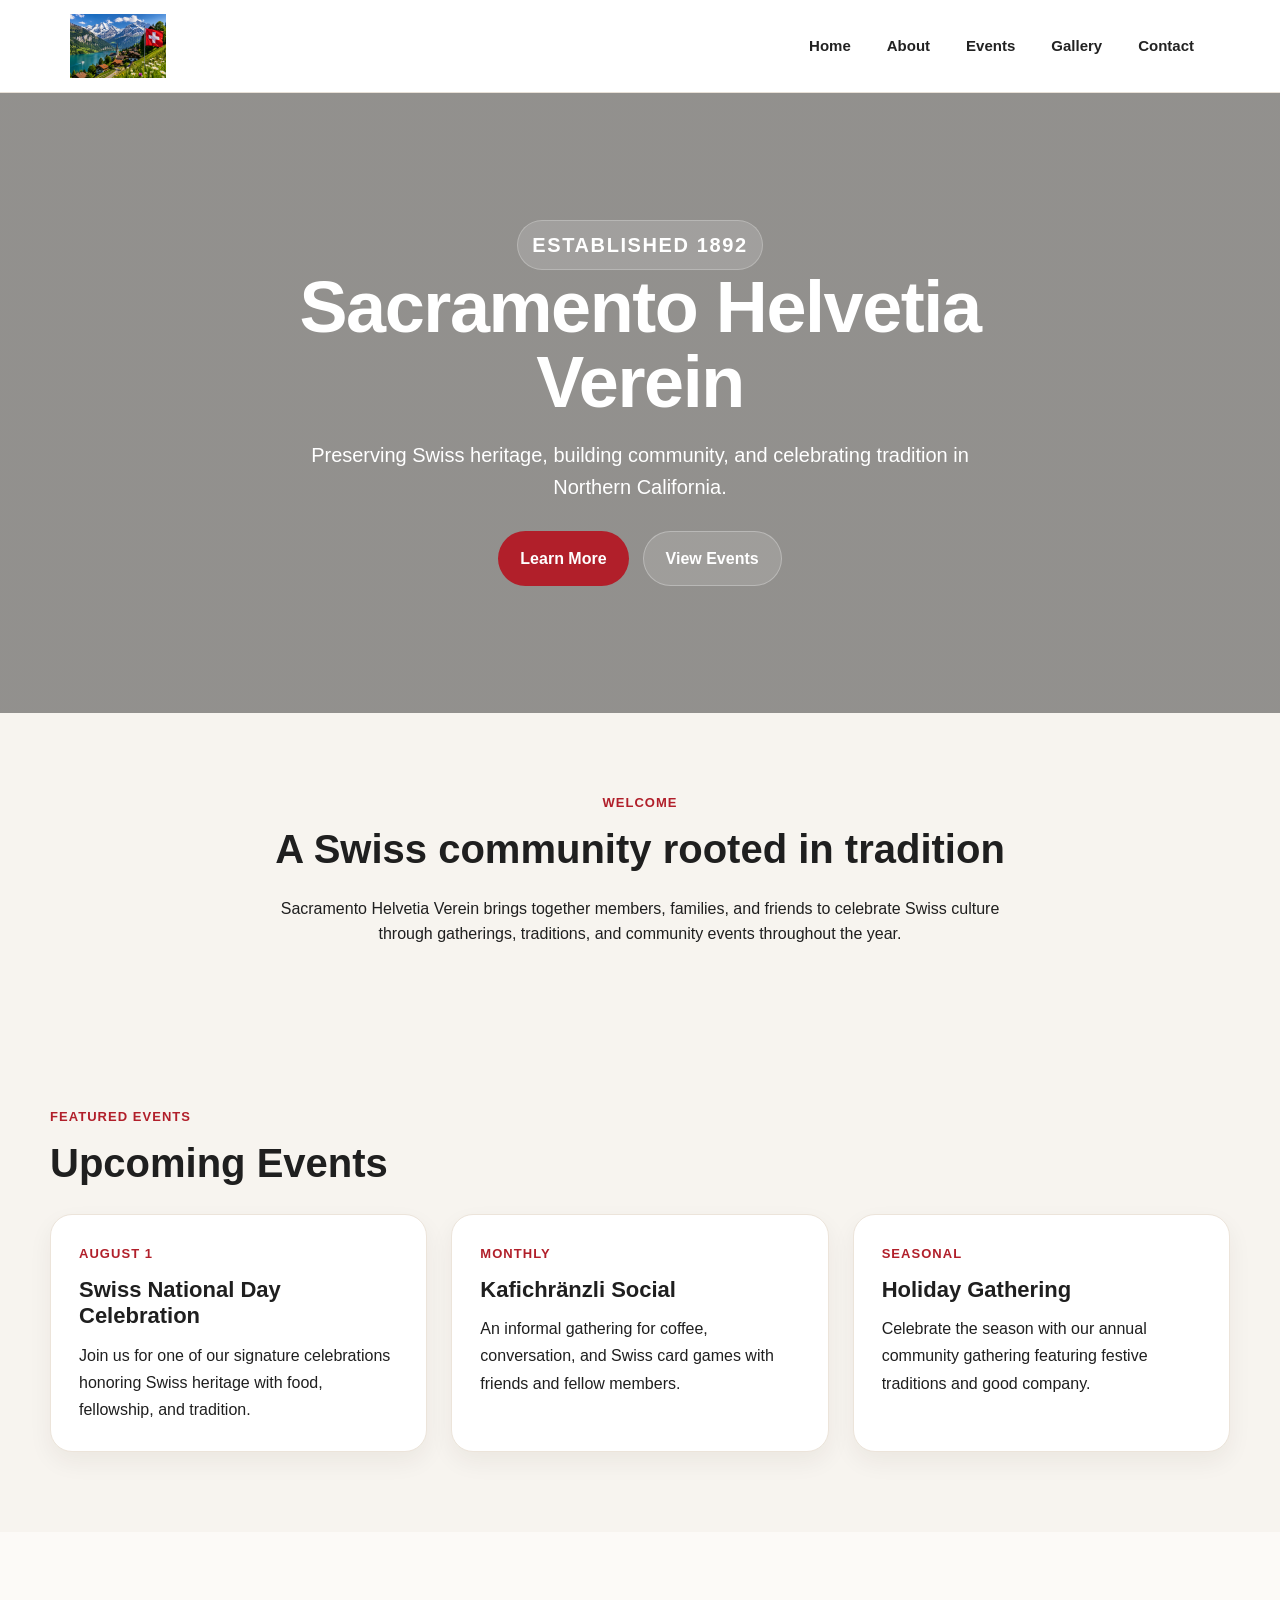
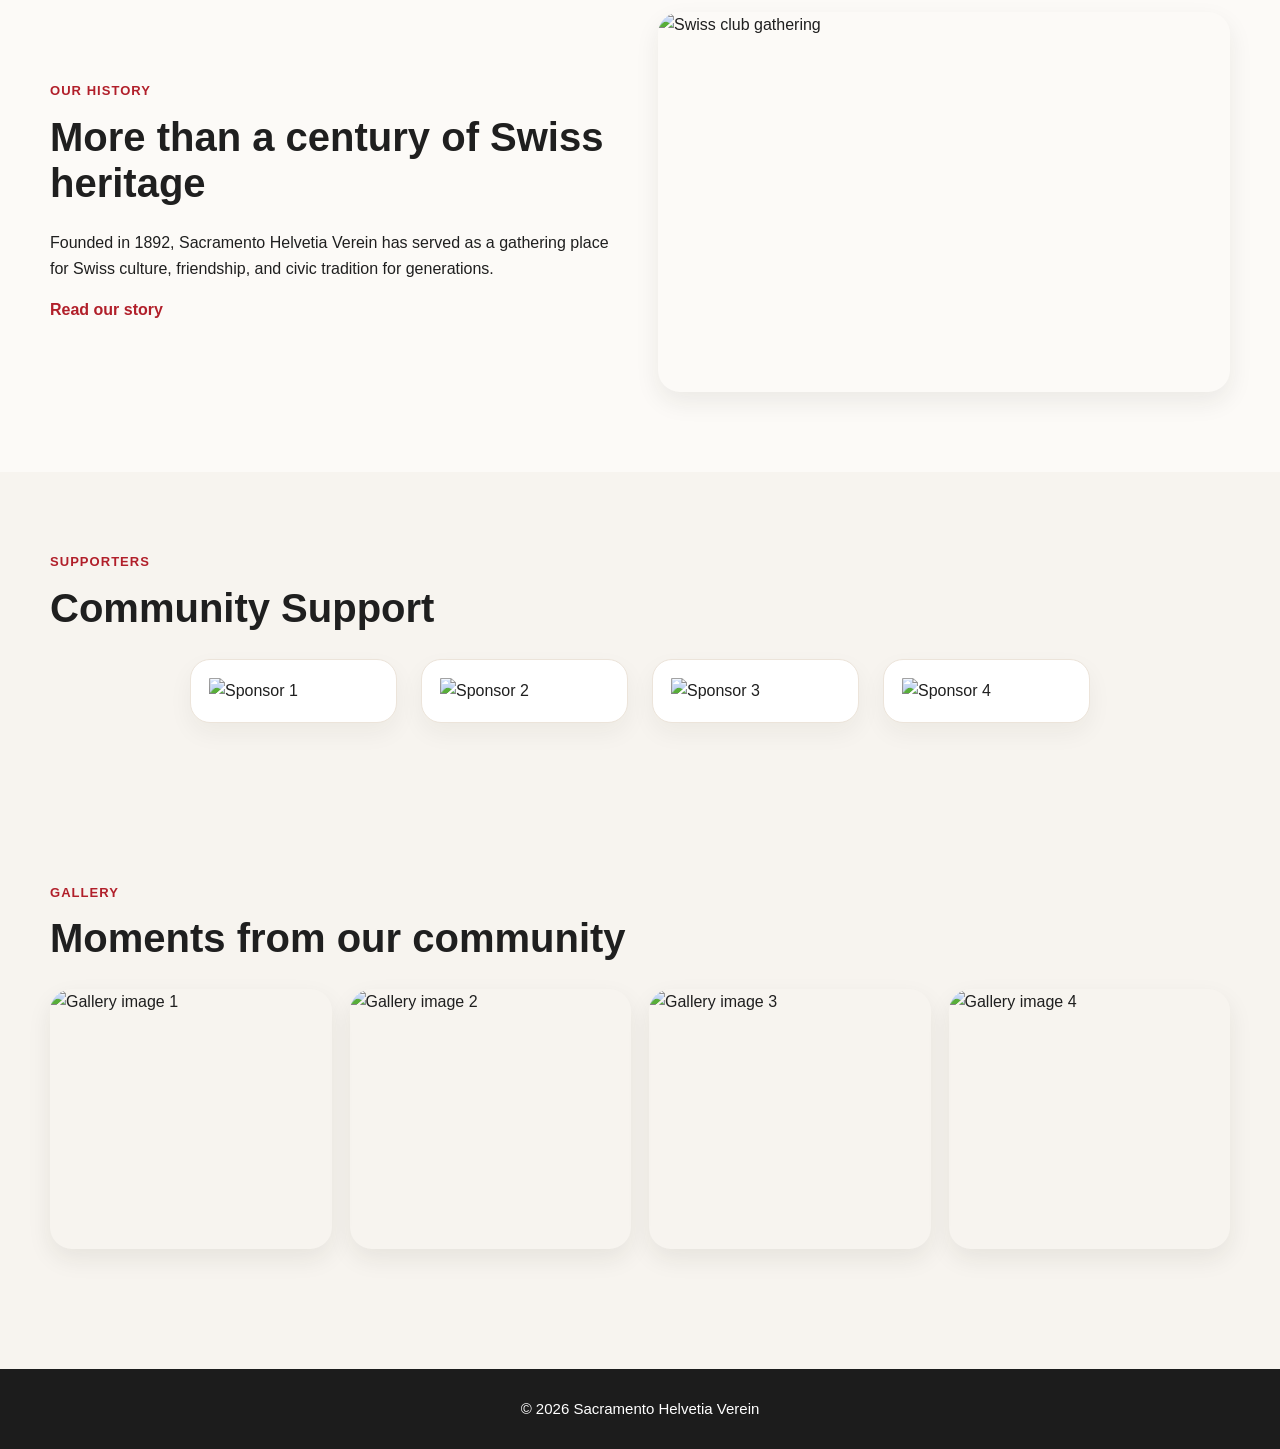
==== commit 0a5f8c6e: "Update index.html" ====
--- a/index.html
+++ b/index.html
@@ -11,7 +11,7 @@
   <header>
     <div class="nav-container">
       <div class="logo">
-        <img src="logo.png" alt="Sacramento Helvetia Verein">
+        <img src="switzerland.jpg" alt="Sacramento Helvetia Verein">
       </div>
 
       <nav id="nav">
--- a/style.css
+++ b/style.css
@@ -525,3 +525,128 @@
     height: 240px;
   }
 }
+
+
+.hero-kicker {
+  display: inline-block;
+  margin: 0 0 18px;
+  padding: 8px 14px;
+  border-radius: 999px;
+  background: rgba(255, 255, 255, 0.14);
+  border: 1px solid rgba(255, 255, 255, 0.24);
+  font-size: 13px;
+  font-weight: 700;
+  letter-spacing: 0.08em;
+  text-transform: uppercase;
+}
+
+.hero-actions {
+  display: flex;
+  justify-content: center;
+  gap: 14px;
+  flex-wrap: wrap;
+  margin-top: 28px;
+}
+
+.button-primary,
+.button-secondary {
+  display: inline-flex;
+  align-items: center;
+  justify-content: center;
+  padding: 14px 22px;
+  border-radius: 999px;
+  text-decoration: none;
+  font-weight: 700;
+  transition: transform 0.2s ease, background 0.2s ease, color 0.2s ease;
+}
+
+.button-primary {
+  background: #b11f2a;
+  color: white;
+}
+
+.button-primary:hover {
+  background: #921923;
+  transform: translateY(-1px);
+}
+
+.button-secondary {
+  background: rgba(255, 255, 255, 0.12);
+  color: white;
+  border: 1px solid rgba(255, 255, 255, 0.28);
+}
+
+.button-secondary:hover {
+  background: rgba(255, 255, 255, 0.2);
+  transform: translateY(-1px);
+}
+
+.section-label {
+  margin: 0 0 12px;
+  color: #b11f2a;
+  font-size: 13px;
+  font-weight: 700;
+  letter-spacing: 0.08em;
+  text-transform: uppercase;
+}
+
+.intro-section {
+  display: flex;
+  justify-content: center;
+}
+
+.intro-text {
+  max-width: 760px;
+  text-align: center;
+}
+
+.intro-text p:last-child {
+  margin-bottom: 0;
+}
+
+.event-meta {
+  color: #b11f2a;
+  font-size: 13px;
+  font-weight: 700;
+  letter-spacing: 0.08em;
+  text-transform: uppercase;
+}
+
+.split-feature {
+  display: grid;
+  grid-template-columns: 1fr 1fr;
+  gap: 36px;
+  align-items: center;
+}
+
+.split-feature-text p:last-child {
+  margin-bottom: 0;
+}
+
+.split-feature-image img {
+  width: 100%;
+  height: 380px;
+  object-fit: cover;
+  border-radius: 22px;
+  box-shadow: 0 10px 25px rgba(44, 32, 20, 0.08);
+}
+
+.text-link {
+  color: #b11f2a;
+  font-weight: 700;
+  text-decoration: none;
+}
+
+.text-link:hover {
+  text-decoration: underline;
+}
+
+@media (max-width: 900px) {
+  .split-feature {
+    grid-template-columns: 1fr;
+  }
+
+  .split-feature-image img {
+    height: 300px;
+  }
+}
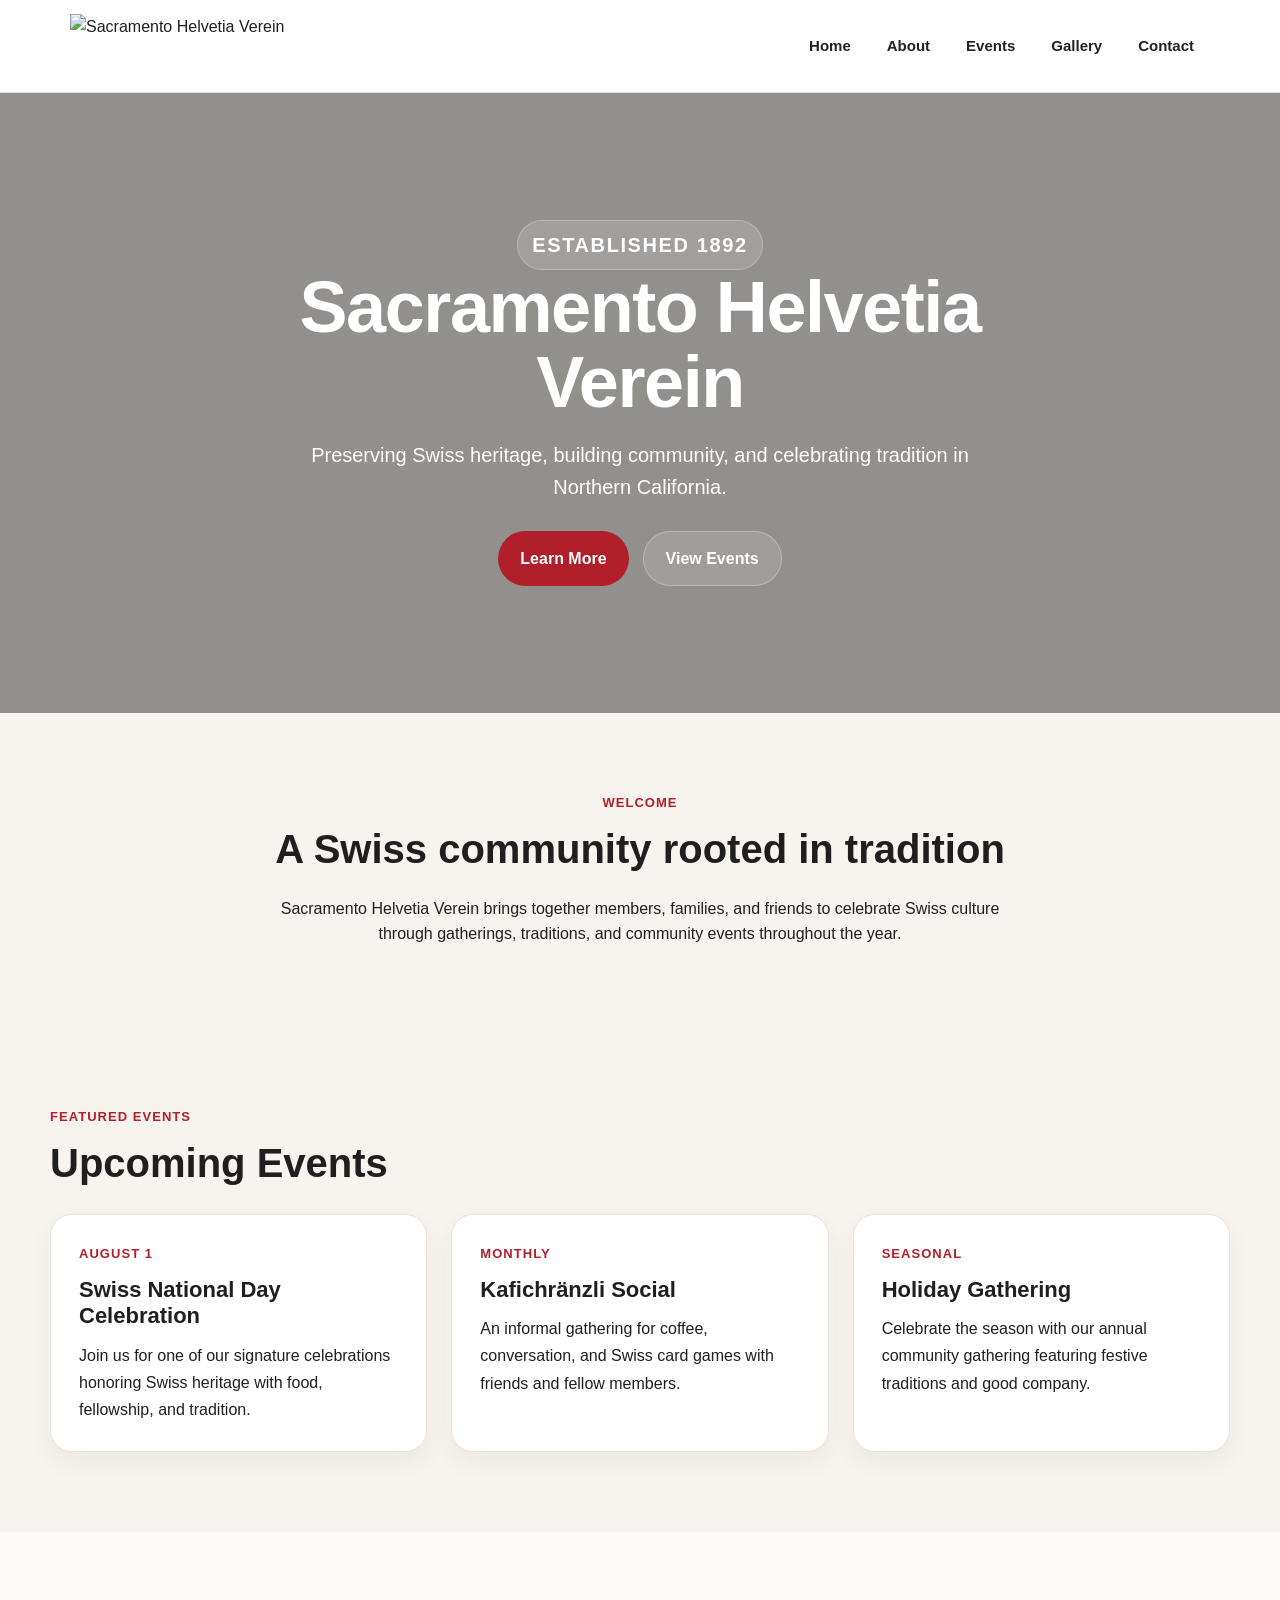
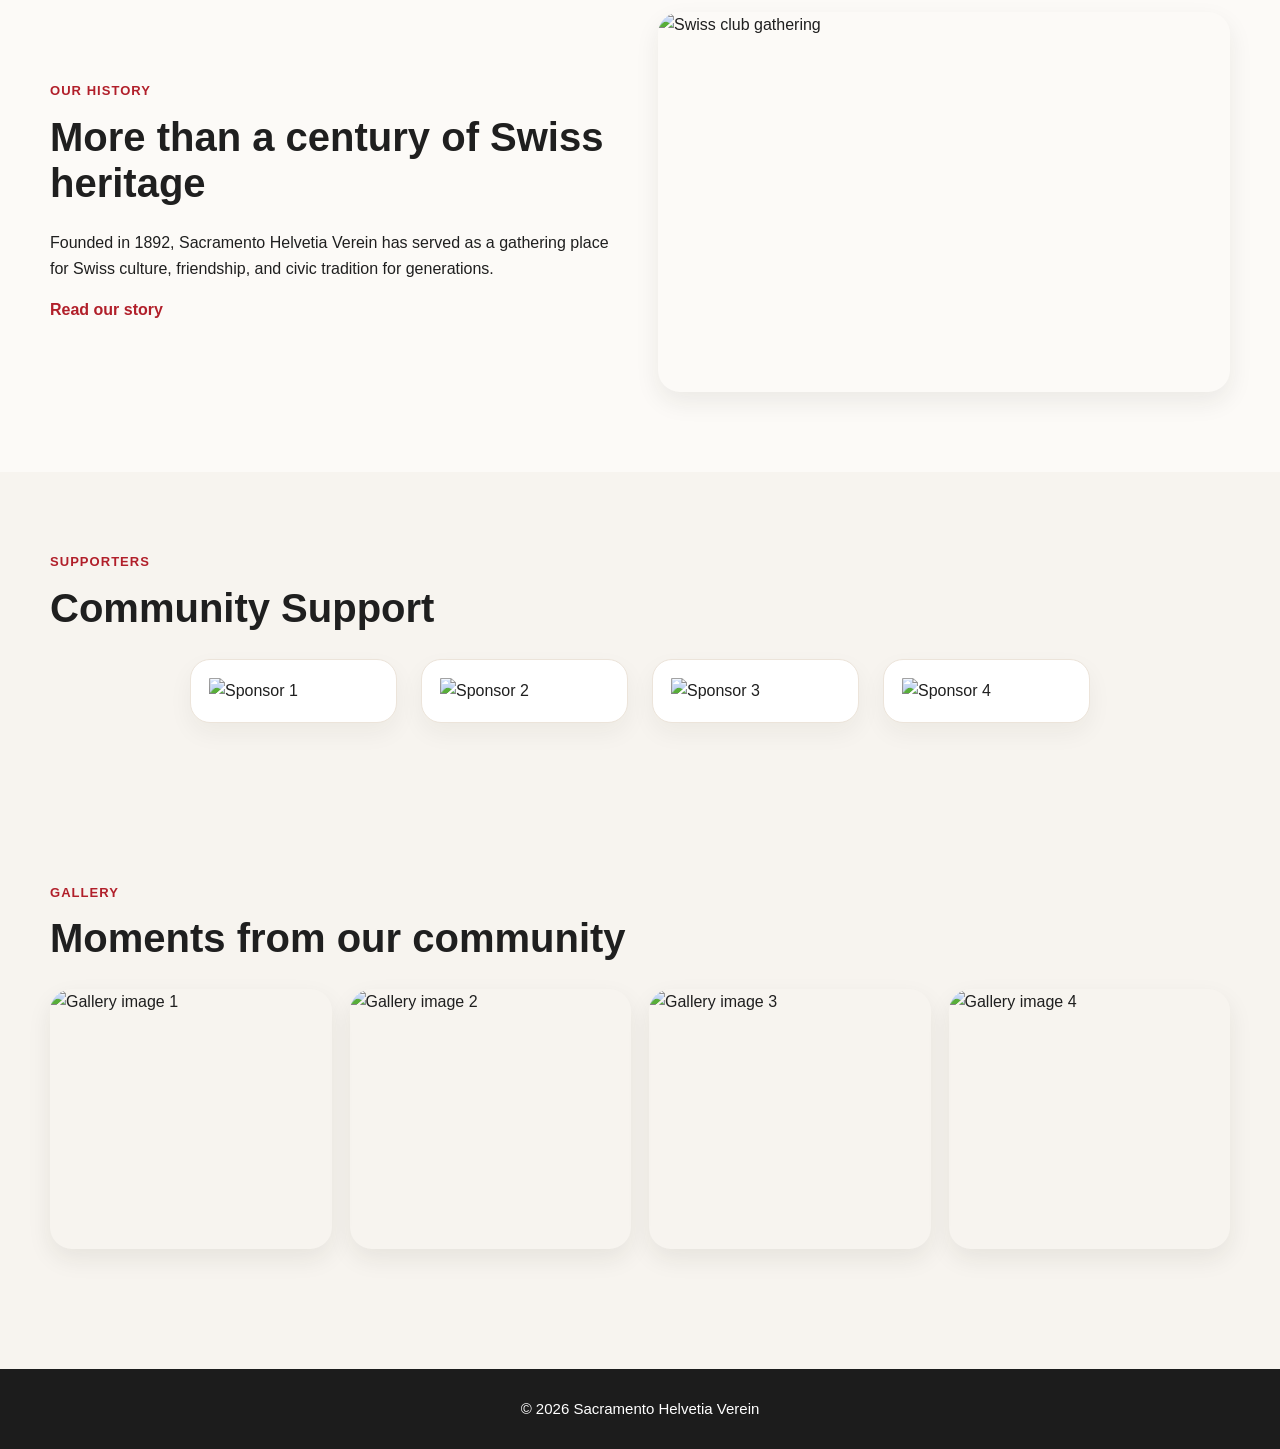
==== commit f728638d: "Update index.html" ====
--- a/index.html
+++ b/index.html
@@ -11,7 +11,7 @@
   <header>
     <div class="nav-container">
       <div class="logo">
-        <img src="switzerland.jpg" alt="Sacramento Helvetia Verein">
+        <img src="logo.png" alt="Sacramento Helvetia Verein">
       </div>
 
       <nav id="nav">
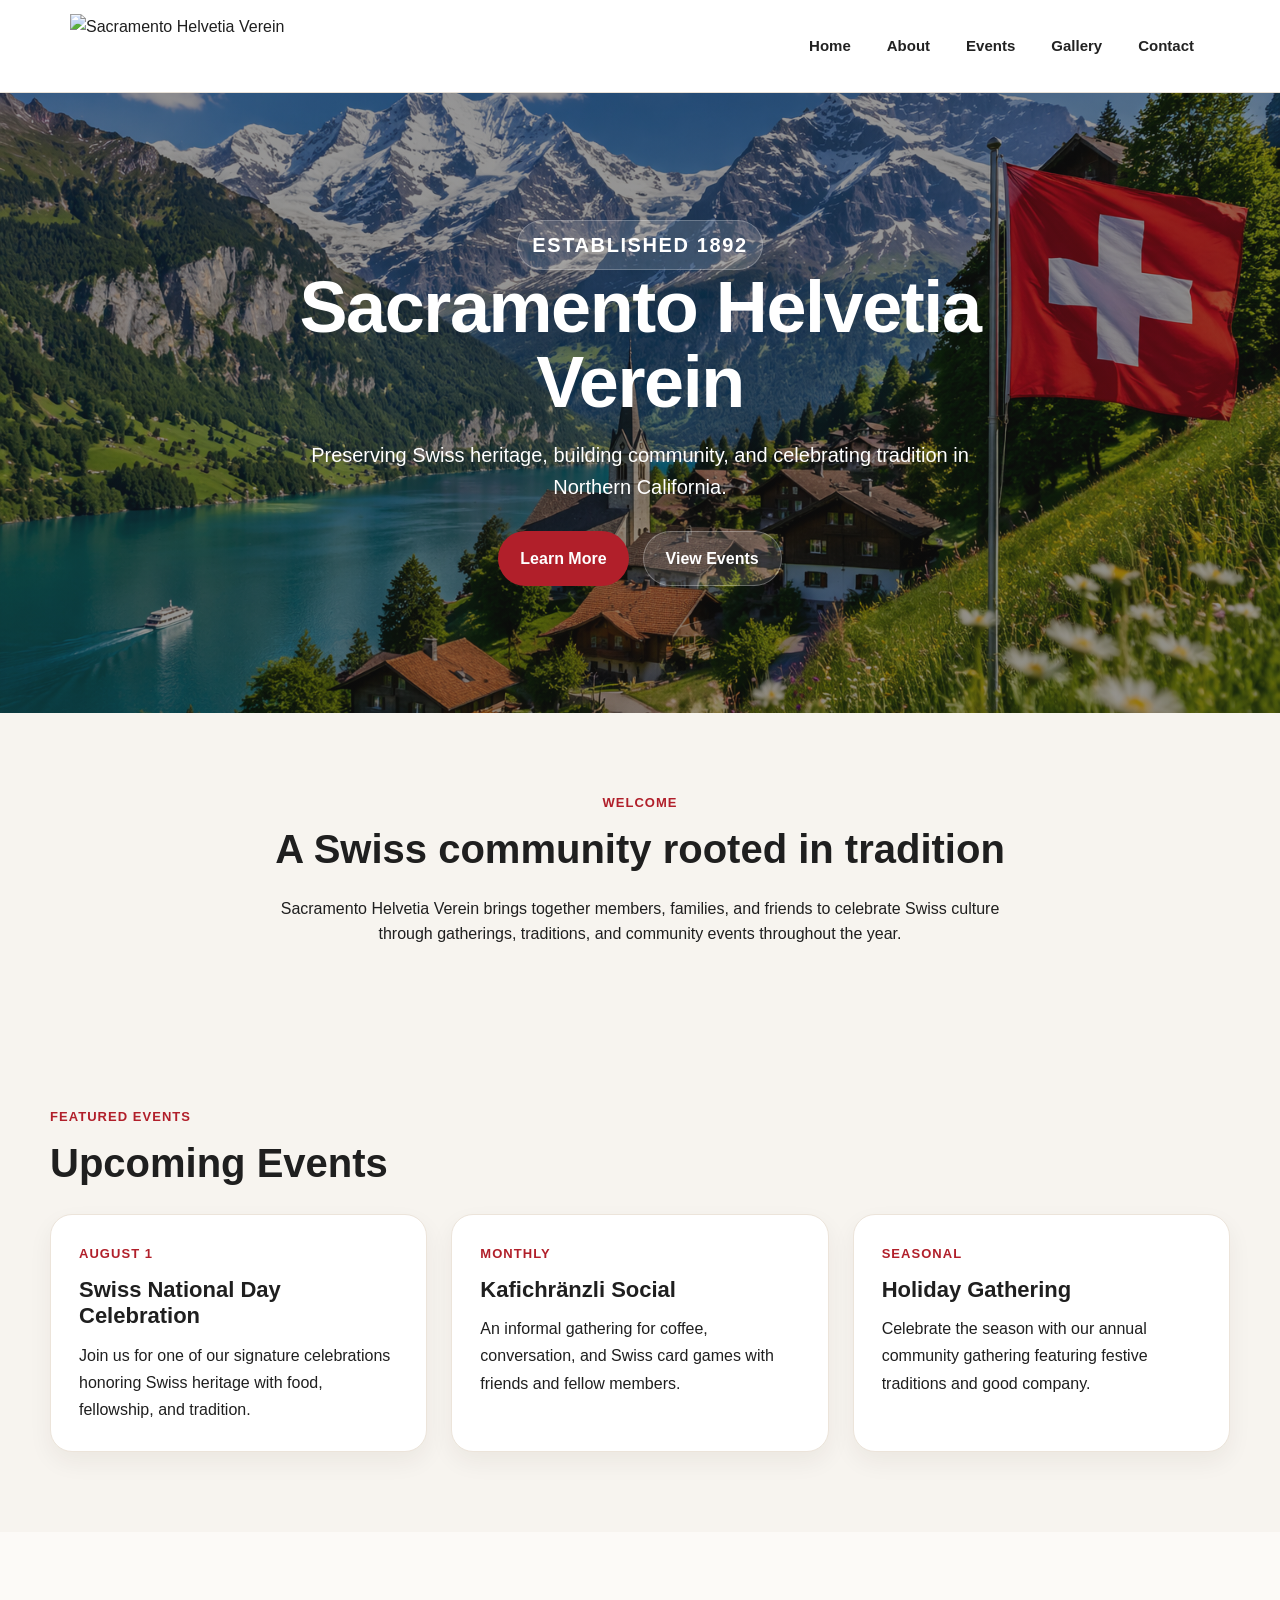
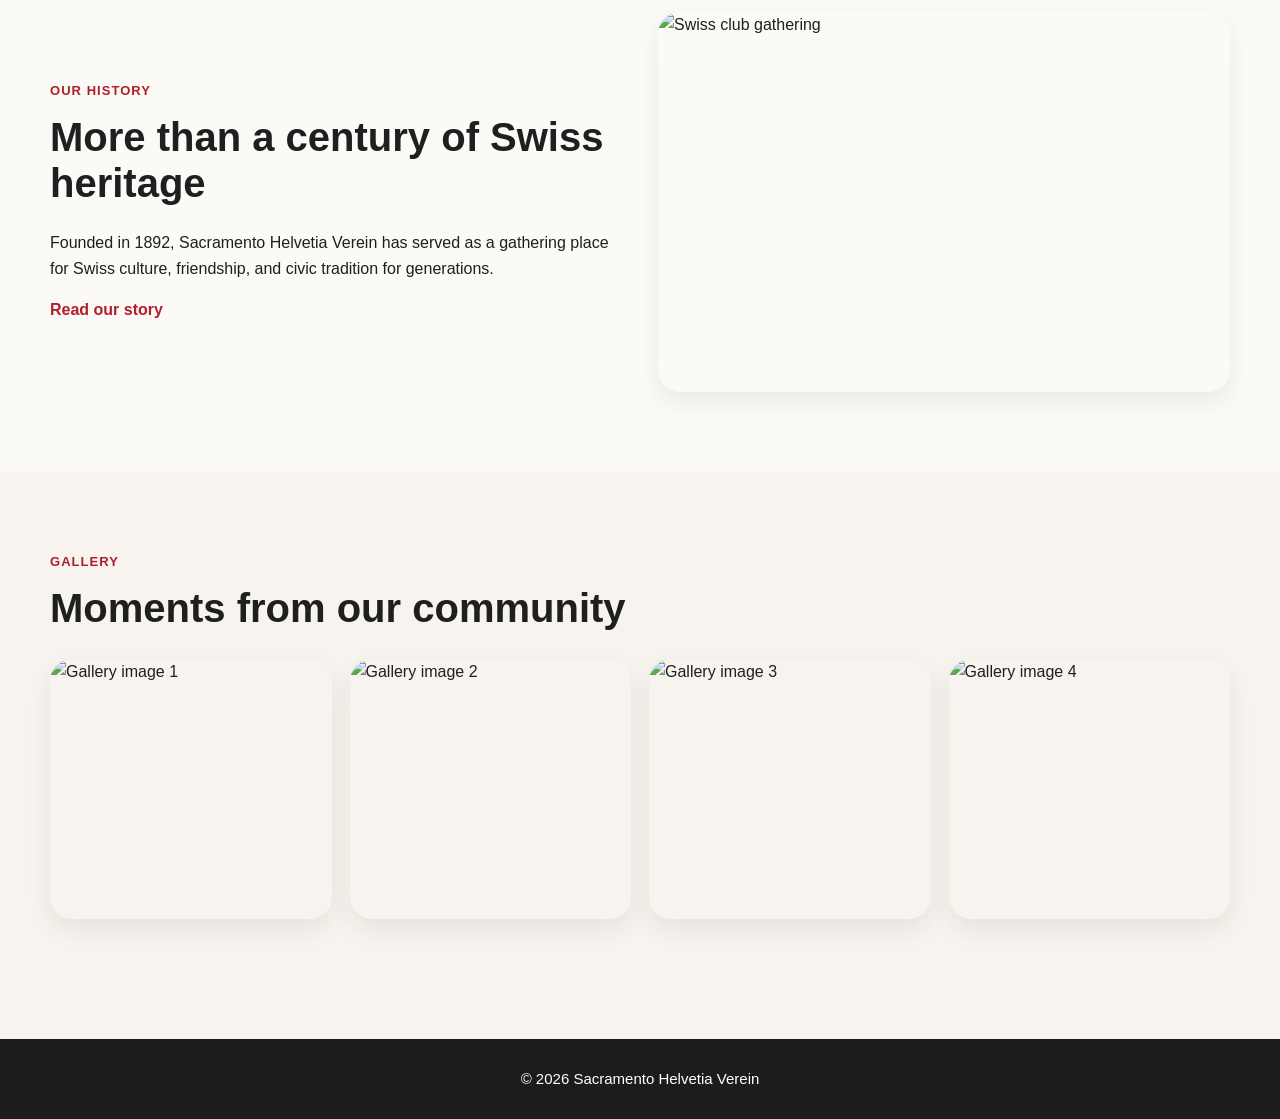
==== commit 7f96c01d: "Update index.html" ====
--- a/index.html
+++ b/index.html
@@ -120,20 +120,6 @@
     </div>
   </section>
 
-  <section class="sponsors">
-    <div class="content-container">
-      <p class="section-label">Supporters</p>
-      <h2>Community Support</h2>
-
-      <div class="sponsor-grid">
-        <img src="sponsor1.png" alt="Sponsor 1">
-        <img src="sponsor2.png" alt="Sponsor 2">
-        <img src="sponsor3.png" alt="Sponsor 3">
-        <img src="sponsor4.png" alt="Sponsor 4">
-      </div>
-    </div>
-  </section>
-
   <section class="gallery">
     <div class="content-container">
       <p class="section-label">Gallery</p>
--- a/style.css
+++ b/style.css
@@ -117,7 +117,7 @@
   min-height: 620px;
   background:
     linear-gradient(rgba(23, 23, 23, 0.45), rgba(23, 23, 23, 0.45)),
-    url("hero.jpg") center/cover no-repeat;
+    url("switzerland.jpg") center/cover no-repeat;
   display: flex;
   align-items: center;
   justify-content: center;
@@ -149,7 +149,7 @@
   min-height: 320px;
   background:
     linear-gradient(rgba(23, 23, 23, 0.45), rgba(23, 23, 23, 0.45)),
-    url("hero.jpg") center/cover no-repeat;
+    url("switzerland.jpg") center/cover no-repeat;
   display: flex;
   align-items: center;
   justify-content: center;
